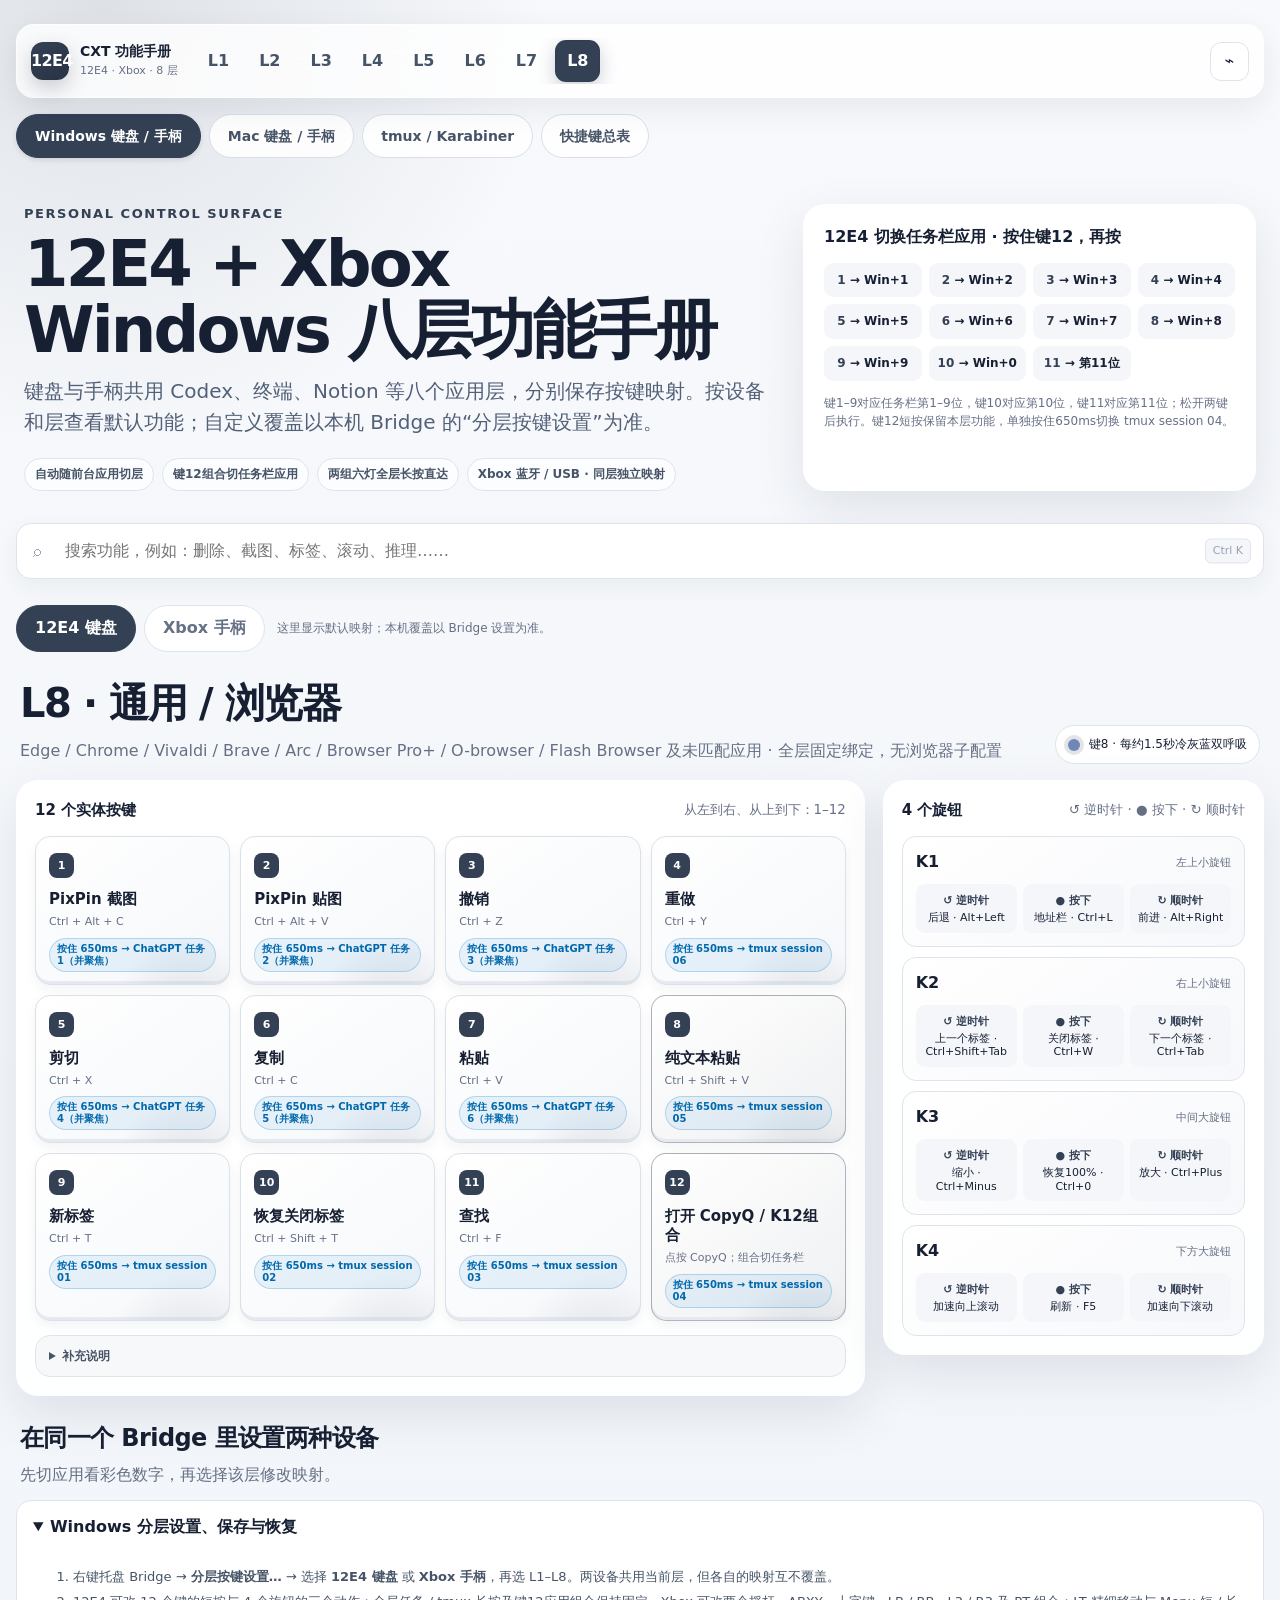
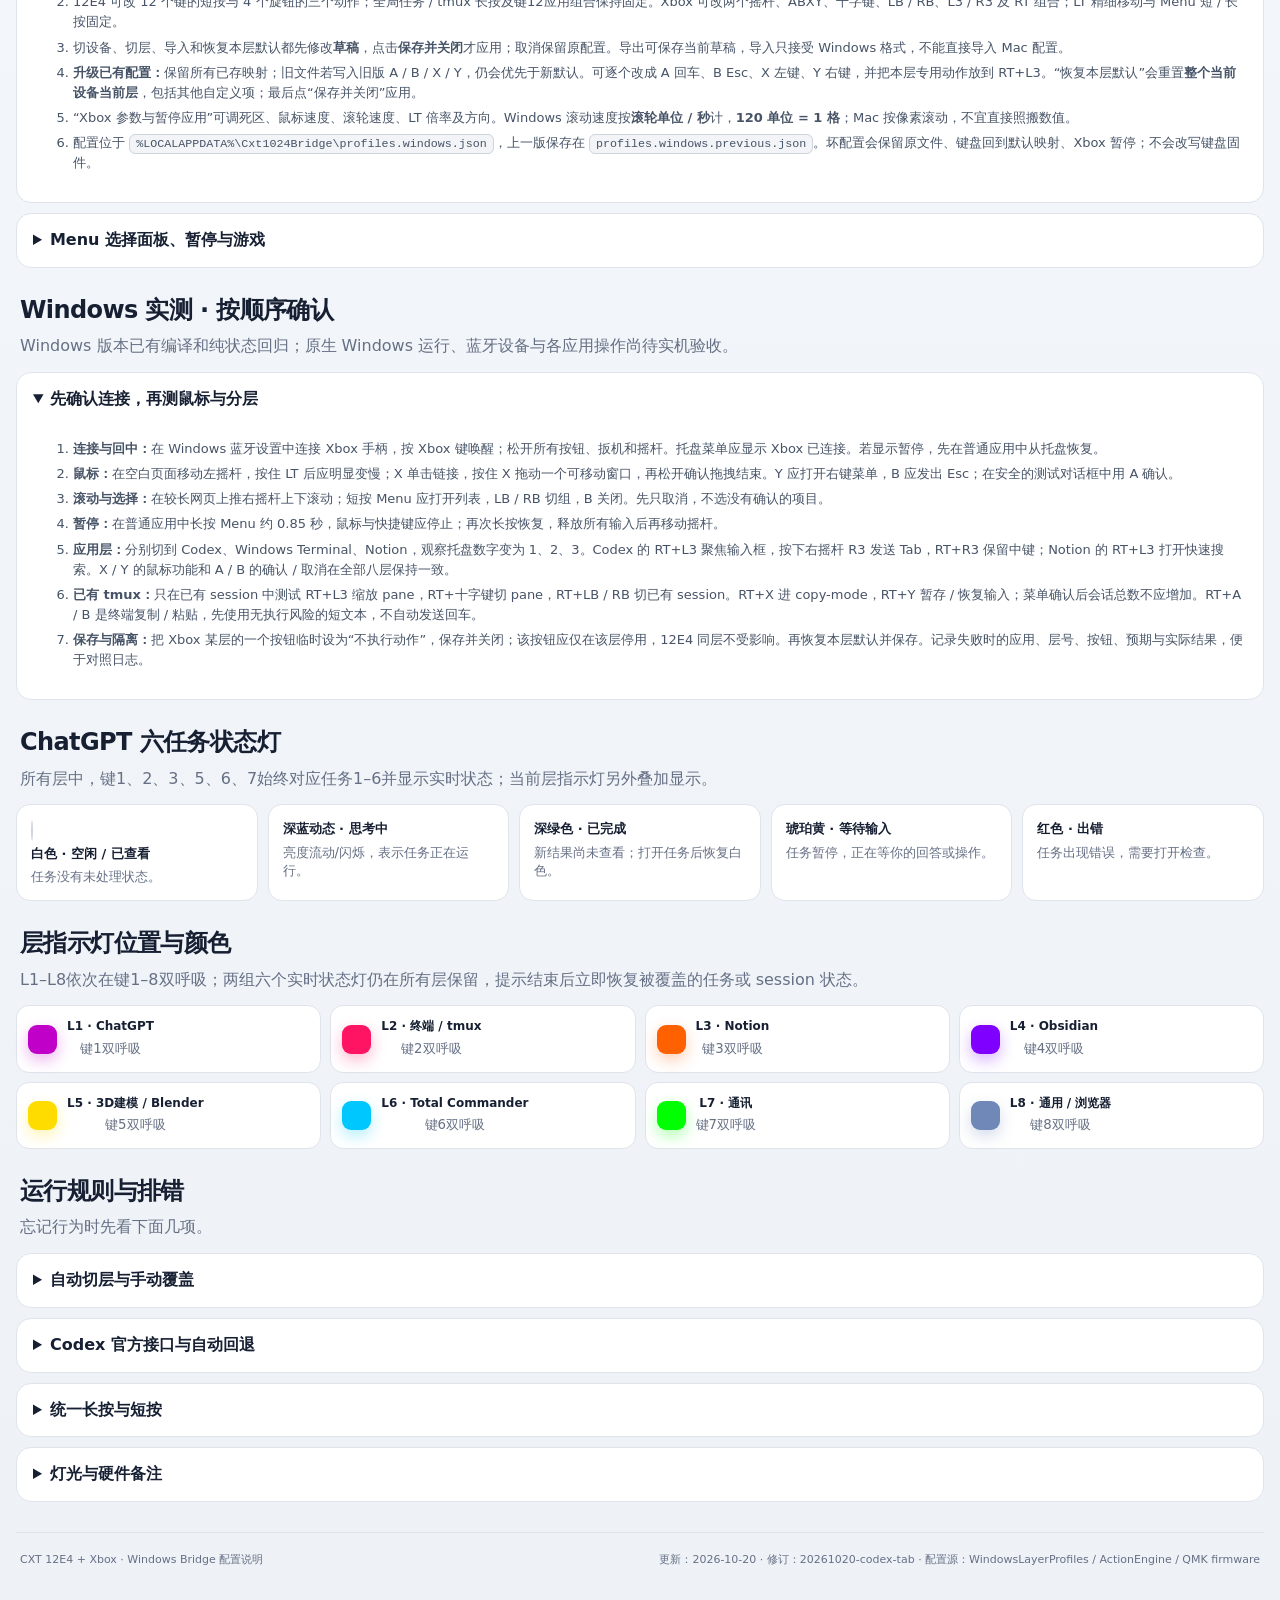
==== docs/cxt12e4-manual/index.html @ 28a0945f "Open source CXT12E4 Bridge for macOS and Windows" ====
<!doctype html>
<html lang="zh-CN">
<head>
  <meta charset="utf-8">
  <meta name="viewport" content="width=device-width, initial-scale=1">
  <meta name="color-scheme" content="light">
  <meta http-equiv="Cache-Control" content="no-cache, no-store, must-revalidate">
  <meta http-equiv="Pragma" content="no-cache">
  <meta http-equiv="Expires" content="0">
  <meta name="configuration-revision" content="20261020-codex-tab">
  <title>CXT12E4 + Xbox · Windows 八层功能手册</title>
  <style>
    :root {
      --accent: #0078c8;
      --accent-rgb: 0, 120, 200;
      --ink: #172033;
      --muted: #667085;
      --line: #dfe4ec;
      --panel: rgba(255, 255, 255, .92);
      --soft: #f4f6fa;
      --danger: #d92d20;
      --shadow: 0 18px 50px rgba(25, 38, 65, .10);
    }

    * { box-sizing: border-box; }
    html { scroll-behavior: smooth; }
    body {
      margin: 0;
      color: var(--ink);
      background:
        radial-gradient(circle at 8% 0%, rgba(var(--accent-rgb), .13), transparent 28rem),
        linear-gradient(180deg, #f7f9fc 0, #eef2f7 100%);
      font-family: "Segoe UI", "Microsoft YaHei UI", "PingFang SC", system-ui, sans-serif;
      line-height: 1.55;
    }
    button, input { font: inherit; }
    button { color: inherit; }

    .shell { width: min(1440px, calc(100% - 32px)); margin: 0 auto; padding: 24px 0 56px; }
    .topbar {
      position: sticky; top: 12px; z-index: 30;
      display: flex; align-items: center; gap: 16px;
      padding: 12px 14px; border: 1px solid rgba(255,255,255,.75);
      border-radius: 18px; background: rgba(255,255,255,.80);
      box-shadow: 0 10px 30px rgba(30, 44, 70, .08);
      backdrop-filter: blur(18px);
    }
    .brand { display: flex; align-items: center; gap: 11px; min-width: max-content; }
    .brand-mark {
      display: grid; place-items: center; width: 38px; aspect-ratio: 1;
      border-radius: 12px; color: white; font-weight: 800; letter-spacing: -.04em;
      background: linear-gradient(145deg, var(--accent), color-mix(in srgb, var(--accent), #101828 34%));
      box-shadow: 0 8px 20px rgba(var(--accent-rgb), .25);
    }
    .brand strong { display: block; font-size: 14px; line-height: 1.2; }
    .brand small { display: block; color: var(--muted); margin-top: 2px; font-size: 11px; }
    .layer-nav { display: flex; gap: 6px; overflow-x: auto; padding: 2px; scrollbar-width: thin; flex: 1; }
    .layer-tab {
      flex: 0 0 auto; min-width: 45px; padding: 8px 11px; border: 1px solid transparent;
      border-radius: 11px; background: transparent; color: #475467; cursor: pointer; font-weight: 700;
    }
    .layer-tab:hover { background: #f2f4f7; }
    .layer-tab.active {
      color: #fff; background: var(--accent); border-color: rgba(0,0,0,.05);
      box-shadow: 0 6px 18px rgba(var(--accent-rgb), .24);
    }
    .top-actions { display: flex; gap: 7px; }
    .icon-button {
      display: grid; place-items: center; width: 39px; height: 39px;
      border: 1px solid var(--line); border-radius: 11px; background: #fff; cursor: pointer;
    }
    .icon-button:hover { border-color: var(--accent); color: var(--accent); }

    .hero {
      display: grid; grid-template-columns: minmax(0, 1.25fr) minmax(310px, .75fr); gap: 24px;
      align-items: stretch; padding: 46px 8px 28px;
    }
    .eyebrow { color: var(--accent); font-size: 13px; font-weight: 800; letter-spacing: .12em; text-transform: uppercase; }
    h1 { margin: 8px 0 12px; font-size: clamp(34px, 5vw, 64px); line-height: 1.03; letter-spacing: -.045em; }
    .lead { margin: 0; max-width: 760px; color: #526078; font-size: clamp(16px, 2vw, 20px); }
    .hero-tags { display: flex; flex-wrap: wrap; gap: 8px; margin-top: 20px; }
    .tag { padding: 6px 10px; border: 1px solid var(--line); border-radius: 999px; background: rgba(255,255,255,.72); color: #475467; font-size: 12px; font-weight: 700; }

    .quick-card, .panel {
      border: 1px solid rgba(255,255,255,.88); border-radius: 22px;
      background: var(--panel); box-shadow: var(--shadow);
    }
    .quick-card { padding: 20px; }
    .quick-card h2 { margin: 0 0 13px; font-size: 16px; }
    .chord { display: grid; grid-template-columns: repeat(4, 1fr); gap: 7px; }
    .chord span { padding: 8px 5px; text-align: center; border-radius: 9px; background: var(--soft); font-size: 12px; font-weight: 800; }
    .chord b { color: var(--accent); }
    .quick-note { margin: 13px 0 0; color: var(--muted); font-size: 12px; }

    .search-wrap { position: relative; margin: 4px 0 26px; }
    .search-wrap input {
      width: 100%; padding: 15px 46px 15px 48px; border: 1px solid var(--line); border-radius: 15px;
      background: #fff; color: var(--ink); outline: none; box-shadow: 0 8px 22px rgba(30,44,70,.06);
    }
    .search-wrap input:focus { border-color: var(--accent); box-shadow: 0 0 0 4px rgba(var(--accent-rgb), .10); }
    .search-icon { position: absolute; left: 17px; top: 50%; transform: translateY(-50%); color: #98a2b3; }
    .search-hint { position: absolute; right: 13px; top: 50%; transform: translateY(-50%); padding: 3px 7px; border: 1px solid var(--line); border-radius: 6px; color: #98a2b3; background: var(--soft); font-size: 11px; }
    .search-results { display: none; margin-top: 9px; padding: 9px; border: 1px solid var(--line); border-radius: 14px; background: #fff; box-shadow: var(--shadow); }
    .search-results.show { display: grid; gap: 5px; }
    .result {
      display: grid; grid-template-columns: 74px 68px 1fr; gap: 9px; align-items: center;
      padding: 9px; border: 0; border-radius: 9px; background: transparent; text-align: left; cursor: pointer;
    }
    .result:hover { background: var(--soft); }
    .result-layer { font-weight: 800; color: var(--accent); }
    .result-position { color: var(--muted); font-size: 12px; }
    .result-function { font-weight: 650; }

    .layer-heading { display: flex; align-items: end; justify-content: space-between; gap: 20px; margin: 0 4px 16px; }
    .layer-heading h2 { margin: 0; font-size: clamp(26px, 3.2vw, 40px); letter-spacing: -.035em; }
    .layer-heading p { margin: 5px 0 0; color: var(--muted); }
    .indicator-pill { display: flex; align-items: center; gap: 9px; padding: 9px 12px; border: 1px solid var(--line); border-radius: 999px; background: #fff; white-space: nowrap; font-size: 12px; }
    .dot { width: 12px; height: 12px; border-radius: 50%; background: var(--accent); box-shadow: 0 0 0 4px rgba(var(--accent-rgb), .14); }

    .workspace { display: grid; grid-template-columns: minmax(0, 1.38fr) minmax(340px, .62fr); gap: 18px; align-items: start; }
    .panel { padding: 18px; }
    .panel-title { display: flex; align-items: center; justify-content: space-between; gap: 12px; margin: 0 0 14px; }
    .panel-title h3 { margin: 0; font-size: 15px; }
    .panel-title small { color: var(--muted); }

    .keyboard-grid { display: grid; grid-template-columns: repeat(4, minmax(0, 1fr)); gap: 10px; }
    .key {
      position: relative; min-height: 122px; padding: 15px 13px 12px; overflow: hidden;
      border: 1px solid #dbe1ea; border-radius: 15px; background: linear-gradient(145deg, #fff, #f5f7fa);
      box-shadow: inset 0 -3px 0 #e6eaf0, 0 5px 12px rgba(28,39,60,.05);
    }
    .key::after { content: ""; position: absolute; inset: auto -20% -70% 35%; height: 100%; background: radial-gradient(circle, rgba(var(--accent-rgb),.12), transparent 67%); pointer-events: none; }
    .key.special { border-color: rgba(var(--accent-rgb), .38); background: linear-gradient(145deg, #fff, rgba(var(--accent-rgb), .08)); }
    .key.danger { border-color: rgba(217,45,32,.30); }
    .key-number { display: inline-grid; place-items: center; width: 25px; height: 25px; border-radius: 8px; color: #fff; background: #344054; font-size: 11px; font-weight: 850; }
    .key.special .key-number { background: var(--accent); }
    .key.danger .key-number { background: var(--danger); }
    .key-function { position: relative; z-index: 1; display: block; margin-top: 12px; font-size: 15px; font-weight: 800; line-height: 1.25; }
    .key-detail { position: relative; z-index: 1; display: block; margin-top: 6px; color: var(--muted); font-size: 11px; line-height: 1.35; }
    .task-hold { position: relative; z-index: 1; display: inline-block; margin-top: 8px; padding: 4px 7px; border: 1px solid rgba(0,120,200,.24); border-radius: 999px; background: rgba(0,120,200,.08); color: #0069ad; font-size: 10px; font-weight: 750; line-height: 1.2; }

    .encoder-list { display: grid; gap: 10px; }
    .encoder { padding: 13px; border: 1px solid var(--line); border-radius: 14px; background: linear-gradient(145deg,#fff,#f7f8fb); }
    .encoder-head { display: flex; align-items: center; justify-content: space-between; margin-bottom: 9px; }
    .encoder-name { font-weight: 850; }
    .encoder-place { color: var(--muted); font-size: 11px; }
    .encoder-actions { display: grid; grid-template-columns: 1fr 1fr 1fr; gap: 6px; }
    .encoder-action { min-width: 0; padding: 8px 5px; border-radius: 9px; background: var(--soft); text-align: center; }
    .encoder-action b { display: block; color: var(--accent); font-size: 11px; }
    .encoder-action span { display: block; margin-top: 2px; font-size: 11px; line-height: 1.25; overflow-wrap: anywhere; }

    .notes { display: grid; gap: 9px; margin-top: 18px; }
    .note { display: flex; gap: 10px; padding: 11px 13px; border-radius: 12px; background: rgba(var(--accent-rgb),.075); color: #475467; font-size: 12px; }
    .note strong { color: var(--ink); }
    .note-icon { color: var(--accent); font-weight: 900; }
    .layer-help { margin-top: 14px; background: rgba(var(--accent-rgb),.035); }
    .layer-help summary { padding: 11px 13px; color: #475467; font-size: 12px; }
    .layer-help .notes { margin: 0; padding: 0 10px 10px; }

    .section { margin-top: 24px; }
    .section-header { margin: 0 4px 13px; }
    .section-header h2 { margin: 0; font-size: 24px; letter-spacing: -.025em; }
    .section-header p { margin: 5px 0 0; color: var(--muted); }
    .status-grid { display: grid; grid-template-columns: repeat(5, 1fr); gap: 10px; }
    .status { padding: 14px; border: 1px solid var(--line); border-radius: 14px; background: #fff; }
    .status-light { width: 21px; height: 21px; margin-bottom: 10px; border-radius: 50%; background: var(--status); box-shadow: 0 0 14px color-mix(in srgb, var(--status), transparent 25%); }
    .status.thinking .status-light { animation: think 1.45s ease-in-out infinite; }
    .status strong { display: block; font-size: 13px; }
    .status small { display: block; margin-top: 4px; color: var(--muted); line-height: 1.35; }
    @keyframes think { 0%,100% { opacity:.35; transform:scale(.78) } 50% { opacity:1; transform:scale(1.08) } }

    .layer-map { display: grid; grid-template-columns: repeat(4, 1fr); gap: 9px; }
    .layer-map-item { display: flex; align-items: center; gap: 10px; padding: 11px; border: 1px solid var(--line); border-radius: 13px; background: #fff; cursor: pointer; }
    .layer-map-item:hover { border-color: var(--map-color); }
    .map-light { width: 29px; height: 29px; border-radius: 9px; background: var(--map-color); box-shadow: 0 6px 15px color-mix(in srgb, var(--map-color), transparent 70%); }
    .layer-map-item b { display: block; font-size: 12px; }
    .layer-map-item small { color: var(--muted); }

    details { border: 1px solid var(--line); border-radius: 15px; background: #fff; overflow: hidden; }
    details + details { margin-top: 10px; }
    summary { padding: 14px 16px; cursor: pointer; font-weight: 800; }
    .detail-body { padding: 0 16px 16px; color: #475467; font-size: 13px; }
    .detail-body ul { margin: 4px 0; padding-left: 20px; }
    .detail-body li + li { margin-top: 5px; }
    code, kbd { padding: 2px 6px; border: 1px solid #d0d5dd; border-radius: 6px; background: #f2f4f7; font-family: Consolas, monospace; font-size: .9em; }

    footer { margin-top: 30px; padding: 18px 4px 0; border-top: 1px solid var(--line); display: flex; justify-content: space-between; gap: 16px; color: var(--muted); font-size: 11px; }

    @media (max-width: 1020px) {
      .hero, .workspace { grid-template-columns: 1fr; }
      .status-grid { grid-template-columns: repeat(3, 1fr); }
      .layer-map { grid-template-columns: repeat(2, 1fr); }
    }
    @media (max-width: 700px) {
      .shell { width: min(100% - 20px, 1440px); padding-top: 10px; }
      .topbar { top: 7px; border-radius: 14px; }
      .brand small, .top-actions { display: none; }
      .hero { padding-top: 30px; }
      .quick-card { padding: 15px; }
      .keyboard-grid { gap: 7px; }
      .key { min-height: 116px; padding: 11px 9px; border-radius: 12px; }
      .key-function { font-size: 13px; }
      .key-detail { font-size: 10px; }
      .panel { padding: 11px; border-radius: 17px; }
      .status-grid { grid-template-columns: 1fr 1fr; }
      .layer-heading { align-items: start; flex-direction: column; }
      .result { grid-template-columns: 60px 55px 1fr; }
    }
    @media (max-width: 430px) {
      .brand strong { font-size: 12px; }
      .brand-mark { width: 34px; }
      .layer-tab { min-width: 41px; padding-inline: 9px; }
      .key { min-height: 106px; }
      .key-function { font-size: 12px; }
      .encoder-actions { grid-template-columns: 1fr; }
      .layer-map { grid-template-columns: 1fr; }
    }
    @media print {
      body { background: #fff; }
      .shell { width: 100%; padding: 0; }
      .topbar, .search-wrap, .top-actions { display: none !important; }
      .hero { padding: 0 0 18px; grid-template-columns: 1fr; }
      .quick-card { box-shadow: none; }
      .panel, .quick-card { box-shadow: none; border-color: #bbb; break-inside: avoid; }
      .workspace { grid-template-columns: 1.35fr .65fr; }
      .key { box-shadow: none; min-height: 102px; }
      .section { break-before: auto; }
      footer { break-before: avoid; }
    }
    [hidden] { display: none !important; }
    .device-switch { display: flex; flex-wrap: wrap; align-items: center; gap: 8px; margin: 4px 0 20px; }
    .device-switch button { border: 1px solid var(--line); border-radius: 999px; padding: 10px 18px; background: #fff; color: var(--muted); cursor: pointer; font: inherit; font-weight: 750; }
    .device-switch button[aria-pressed="true"] { background: var(--accent); color: #fff; border-color: var(--accent); }
    .device-switch span { color: var(--muted); font-size: 12px; margin-left: 4px; }
    .table-scroll { overflow-x: auto; }
    .xbox-table { width: 100%; border-collapse: collapse; table-layout: fixed; }
    .xbox-table th, .xbox-table td { padding: 13px 15px; border-bottom: 1px solid var(--line); text-align: left; vertical-align: top; overflow-wrap: anywhere; }
    .xbox-table th:first-child { width: 23%; }
    .xbox-table thead { color: var(--muted); font-size: 12px; }
    .xbox-table tbody th { color: var(--accent); font-size: 14px; }
    .xbox-table tbody td { font-size: 14px; }
    .controller-note { color: var(--muted); font-size: 13px; line-height: 1.65; padding: 0 14px; }
    @media(max-width:700px) { .device-switch span { width:100%; margin:4px 0; } .xbox-table th,.xbox-table td { padding:11px 8px; font-size:12px; } .xbox-table th:first-child { width:25%; } }
  </style>
<link rel="stylesheet" href="manual-navigation.css?v=20261019-shortcuts">
</head>
<body data-manual-page="windows">
  <div class="shell">
    <nav class="topbar" aria-label="层导航">
      <div class="brand">
        <span class="brand-mark">12E4</span>
        <span><strong>CXT 功能手册</strong><small>12E4 · Xbox · 8 层</small></span>
      </div>
      <div class="layer-nav" id="layerNav"></div>
      <div class="top-actions">
        <button class="icon-button" id="printButton" title="打印或另存为 PDF" aria-label="打印">⌁</button>
      </div>
    </nav>
    <nav class="platform-nav" aria-label="平台说明">
      <a data-manual-page="windows" data-manual-base="./" href="./" aria-current="page">Windows 键盘 / 手柄</a>
      <a id="otherPlatform" data-manual-page="mac" data-manual-base="mac/" href="mac/">Mac 键盘 / 手柄</a>
      <a data-manual-page="tmux" data-manual-base="mac/tmux.html" href="mac/tmux.html">tmux / Karabiner</a>
      <a data-manual-page="shortcuts" data-manual-base="mac/shortcuts.html" href="mac/shortcuts.html">快捷键总表</a>
    </nav>

    <header class="hero">
      <div>
        <div class="eyebrow">Personal Control Surface</div>
        <h1>12E4 + Xbox<br>Windows 八层功能手册</h1>
        <p class="lead">键盘与手柄共用 Codex、终端、Notion 等八个应用层，分别保存按键映射。按设备和层查看默认功能；自定义覆盖以本机 Bridge 的“分层按键设置”为准。</p>
        <div class="hero-tags">
          <span class="tag">自动随前台应用切层</span>
          <span class="tag">键12组合切任务栏应用</span>
          <span class="tag">两组六灯全层长按直达</span>
          <span class="tag">Xbox 蓝牙 / USB · 同层独立映射</span>
        </div>
      </div>
      <aside class="quick-card">
        <h2>12E4 切换任务栏应用 · 按住键12，再按</h2>
        <div class="chord">
          <span><b>1</b> → Win+1</span><span><b>2</b> → Win+2</span><span><b>3</b> → Win+3</span><span><b>4</b> → Win+4</span>
          <span><b>5</b> → Win+5</span><span><b>6</b> → Win+6</span><span><b>7</b> → Win+7</span><span><b>8</b> → Win+8</span>
          <span><b>9</b> → Win+9</span><span><b>10</b> → Win+0</span><span><b>11</b> → 第11位</span>
        </div>
        <p class="quick-note">键1–9对应任务栏第1–9位，键10对应第10位，键11对应第11位；松开两键后执行。键12短按保留本层功能，单独按住650ms切换 tmux session 04。</p>
      </aside>
    </header>

    <div class="search-wrap">
      <span class="search-icon">⌕</span>
      <input id="searchInput" type="search" aria-label="搜索键盘或手柄功能" placeholder="搜索功能，例如：删除、截图、标签、滚动、推理……" autocomplete="off">
      <span class="search-hint">Ctrl K</span>
      <div class="search-results" id="searchResults"></div>
    </div>

    <section id="layerSection" aria-label="当前设备与应用层">
      <div class="device-switch" role="group" aria-label="选择设备">
        <button type="button" data-device="keyboard" aria-pressed="true">12E4 键盘</button>
        <button type="button" data-device="xbox" aria-pressed="false">Xbox 手柄</button>
        <span>这里显示默认映射；本机覆盖以 Bridge 设置为准。</span>
      </div>
      <div class="layer-heading">
        <div><h2 id="layerTitle"></h2><p id="layerApps"></p></div>
        <div class="indicator-pill"><span class="dot" id="indicatorDot"></span><span id="indicatorText"></span></div>
      </div>

      <div class="workspace" id="keyboardWorkspace">
        <article class="panel">
          <div class="panel-title"><h3>12 个实体按键</h3><small>从左到右、从上到下：1–12</small></div>
          <div class="keyboard-grid" id="keyboardGrid"></div>
          <details class="layer-help" id="layerHelp">
            <summary>补充说明</summary>
            <div class="notes" id="layerNotes"></div>
          </details>
        </article>
        <aside class="panel">
          <div class="panel-title"><h3>4 个旋钮</h3><small>↺ 逆时针 · ● 按下 · ↻ 顺时针</small></div>
          <div class="encoder-list" id="encoderList"></div>
        </aside>
      </div>
      <article class="panel xbox-panel" id="xboxPanel" hidden>
        <div class="panel-title"><h3>Xbox · 本层默认映射</h3><small>先按住 RT，再按组合键</small></div>
        <div class="table-scroll"><table class="xbox-table"><thead><tr><th scope="col">操作</th><th scope="col">普通操作</th><th scope="col">按住 RT</th></tr></thead><tbody id="xboxMappings"></tbody></table></div>
        <p class="controller-note"><b>LT</b> 按住精细移动；<b>Menu ≡</b> 短按打开任务 / 会话选择，长按约 0.85 秒暂停或恢复手柄。A / B / 方向键在选择面板内用于确认 / 取消 / 选择。</p>
        <p class="controller-note">八层默认统一：<b>X 左键 / 按住拖拽，Y 右键，A 回车确认，B Esc</b>。<b>Codex 层按下右摇杆 R3 发送 Tab，RT + R3 为中键</b>；其他层 R3 仍为中键。A 发送 Enter，具体作用取决于前台应用；在终端会执行当前输入。<b>RT + L3</b> 执行本层专用动作，L3 单按仍打开本层设置。Xbox、View、Share 保留系统用途；当前 XInput 接口不接管这些键。普通切窗或切层会保留已经开始的拖拽；摇杆模式改变后须先回中。断连、休眠、暂停或修改配置会释放已按住的鼠标键；恢复时先松开按钮、扳机并让摇杆回中。</p>
        <p class="controller-note">终端层 RT+A / B 使用 Ctrl+Shift+C / V；RT+X 进入 copy-mode，RT+Y 暂存 / 恢复输入。L6 使用 Total Commander。层颜色与数字仍显示在 Bridge 托盘，12E4 状态灯保持原有用途。</p>
        <details><summary>本层补充与适用范围</summary><div class="notes" id="xboxNotes"></div></details>
      </article>
    </section>

    <section class="section" id="controllerSetup">
      <div class="section-header"><h2>在同一个 Bridge 里设置两种设备</h2><p>先切应用看彩色数字，再选择该层修改映射。</p></div>
      <details open><summary>Windows 分层设置、保存与恢复</summary><div class="detail-body"><ol>
        <li>右键托盘 Bridge → <strong>分层按键设置…</strong> → 选择 <strong>12E4 键盘</strong> 或 <strong>Xbox 手柄</strong>，再选 L1–L8。两设备共用当前层，但各自的映射互不覆盖。</li>
        <li>12E4 可改 12 个键的短按与 4 个旋钮的三个动作；全局任务 / tmux 长按及键12应用组合保持固定。Xbox 可改两个摇杆、ABXY、十字键、LB / RB、L3 / R3 及 RT 组合；LT 精细移动与 Menu 短 / 长按固定。</li>
        <li>切设备、切层、导入和恢复本层默认都先修改<strong>草稿</strong>，点击<strong>保存并关闭</strong>才应用；取消保留原配置。导出可保存当前草稿，导入只接受 Windows 格式，不能直接导入 Mac 配置。</li><li><strong>升级已有配置：</strong>保留所有已存映射；旧文件若写入旧版 A / B / X / Y，仍会优先于新默认。可逐个改成 A 回车、B Esc、X 左键、Y 右键，并把本层专用动作放到 RT+L3。“恢复本层默认”会重置<strong>整个当前设备当前层</strong>，包括其他自定义项；最后点“保存并关闭”应用。</li>
        <li>“Xbox 参数与暂停应用”可调死区、鼠标速度、滚轮速度、LT 倍率及方向。Windows 滚动速度按<strong>滚轮单位 / 秒</strong>计，<strong>120 单位 = 1 格</strong>；Mac 按像素滚动，不宜直接照搬数值。</li>
        <li>配置位于 <code>%LOCALAPPDATA%\Cxt1024Bridge\profiles.windows.json</code>，上一版保存在 <code>profiles.windows.previous.json</code>。坏配置会保留原文件、键盘回到默认映射、Xbox 暂停；不会改写键盘固件。</li>
      </ol></div></details>
      <details><summary>Menu 选择面板、暂停与游戏</summary><div class="detail-body"><ul>
        <li><strong>Menu ≡ 短按</strong>打开 Codex 最近任务 / tmux 已有会话两组列表；LB / RB 切组，十字键选择，A 确认，B 或 Menu 取消。使用打开面板时的稳定任务 / 会话身份；不会创建新 session。切去其他应用会取消面板，避免在后台误选。</li>
        <li><strong>Menu 长按约 0.85 秒</strong>或托盘“暂停 / 恢复 Xbox”只暂停手柄。每次断连、休眠、暂停或修改配置后，先松开按钮、扳机，让两个摇杆回中，再开始操作。</li>
        <li>手柄输入<strong>非独占</strong>，游戏仍会收到原始按键。玩游戏前手动暂停，或用“在当前应用暂停 / 恢复 Xbox”加入<strong>实际游戏进程</strong>；设置中每行一个进程名，大小写不敏感，可带 <code>.exe</code>，不填写路径。</li>
        <li>默认暂停名单只含 Steam、GameBar、GameBarFTServer，不代表已识别 Steam 启动的游戏。处于暂停进程时连 Menu 也不执行 Bridge 操作；恢复请离开该应用或用托盘。Xbox、View、Share 由系统处理。</li>
        <li>普通跨窗口拖拽保留已按住的鼠标键；摇杆模式改变后先回中。设置窗口不会执行原应用的键盘映射；Menu 不会关闭未保存草稿。</li>
      </ul></div></details>
    </section>

    <section class="section" id="controllerCheck">
      <div class="section-header"><h2>Windows 实测 · 按顺序确认</h2><p>Windows 版本已有编译和纯状态回归；原生 Windows 运行、蓝牙设备与各应用操作尚待实机验收。</p></div>
      <details open><summary>先确认连接，再测鼠标与分层</summary><div class="detail-body"><ol>
        <li><strong>连接与回中：</strong>在 Windows 蓝牙设置中连接 Xbox 手柄，按 Xbox 键唤醒；松开所有按钮、扳机和摇杆。托盘菜单应显示 Xbox 已连接。若显示暂停，先在普通应用中从托盘恢复。</li>
        <li><strong>鼠标：</strong>在空白页面移动左摇杆，按住 LT 后应明显变慢；X 单击链接，按住 X 拖动一个可移动窗口，再松开确认拖拽结束。Y 应打开右键菜单，B 应发出 Esc；在安全的测试对话框中用 A 确认。</li>
        <li><strong>滚动与选择：</strong>在较长网页上推右摇杆上下滚动；短按 Menu 应打开列表，LB / RB 切组，B 关闭。先只取消，不选没有确认的项目。</li>
        <li><strong>暂停：</strong>在普通应用中长按 Menu 约 0.85 秒，鼠标与快捷键应停止；再次长按恢复，释放所有输入后再移动摇杆。</li>
        <li><strong>应用层：</strong>分别切到 Codex、Windows Terminal、Notion，观察托盘数字变为 1、2、3。Codex 的 RT+L3 聚焦输入框，按下右摇杆 R3 发送 Tab，RT+R3 保留中键；Notion 的 RT+L3 打开快速搜索。X / Y 的鼠标功能和 A / B 的确认 / 取消在全部八层保持一致。</li>
        <li><strong>已有 tmux：</strong>只在已有 session 中测试 RT+L3 缩放 pane，RT+十字键切 pane，RT+LB / RB 切已有 session。RT+X 进 copy-mode，RT+Y 暂存 / 恢复输入；菜单确认后会话总数不应增加。RT+A / B 是终端复制 / 粘贴，先使用无执行风险的短文本，不自动发送回车。</li>
        <li><strong>保存与隔离：</strong>把 Xbox 某层的一个按钮临时设为“不执行动作”，保存并关闭；该按钮应仅在该层停用，12E4 同层不受影响。再恢复本层默认并保存。记录失败时的应用、层号、按钮、预期与实际结果，便于对照日志。</li>
      </ol></div></details>
    </section>

    <section class="section">
      <div class="section-header"><h2>ChatGPT 六任务状态灯</h2><p>所有层中，键1、2、3、5、6、7始终对应任务1–6并显示实时状态；当前层指示灯另外叠加显示。</p></div>
      <div class="status-grid">
        <div class="status" style="--status:#ffffff"><span class="status-light" style="border:1px solid #d0d5dd"></span><strong>白色 · 空闲 / 已查看</strong><small>任务没有未处理状态。</small></div>
        <div class="status thinking" style="--status:#0000ff"><span class="status-light"></span><strong>深蓝动态 · 思考中</strong><small>亮度流动/闪烁，表示任务正在运行。</small></div>
        <div class="status" style="--status:#00b000"><span class="status-light"></span><strong>深绿色 · 已完成</strong><small>新结果尚未查看；打开任务后恢复白色。</small></div>
        <div class="status" style="--status:#ffb000"><span class="status-light"></span><strong>琥珀黄 · 等待输入</strong><small>任务暂停，正在等你的回答或操作。</small></div>
        <div class="status" style="--status:#ff0000"><span class="status-light"></span><strong>红色 · 出错</strong><small>任务出现错误，需要打开检查。</small></div>
      </div>
    </section>

    <section class="section">
      <div class="section-header"><h2>层指示灯位置与颜色</h2><p>L1–L8依次在键1–8双呼吸；两组六个实时状态灯仍在所有层保留，提示结束后立即恢复被覆盖的任务或 session 状态。</p></div>
      <div class="layer-map" id="layerMap"></div>
    </section>

    <section class="section">
      <div class="section-header"><h2>运行规则与排错</h2><p>忘记行为时先看下面几项。</p></div>
      <details>
        <summary>自动切层与手动覆盖</summary>
        <div class="detail-body"><ul>
          <li>托盘“使用说明（Windows / Mac）”打开此域名下的 Windows 手册，可从顶部切换到 Mac；“快捷键总表”打开 <a href="https://cxt12e4.11166666.xyz/">新域名首页</a>。下载源码中的 <code>docs/cxt12e4-manual/index.html</code> 也可直接在浏览器离线打开。快捷键总表记录维护者的 Mac 配置，不是 Windows Bridge 的默认键位。</li>
          <li>Bridge 根据前台进程自动选择专用层；L5“3D建模 / Blender”只精确匹配 <code>blender.exe</code>。浏览器和未匹配应用统一进入 L8“通用 / 浏览器”，全层固定绑定，没有浏览器子配置。用户只看到L1–L8，内部索引0和手册 <code>?layer=0</code> 仍兼容显示L8。</li>
          <li>新电脑不能只插键盘：从 <a href="https://github.com/zhangyu0806/CXT12E4-Bridge">项目仓库</a>取得默认 main 分支源码后运行 <code>install\windows-home\Install-Cxt12E4Bridge.ps1</code>。安装器先本机编译和自测，再备份旧版、安装用户级 Bridge、设置开机启动并验证唯一进程；使用tmux与Agent状态灯时增加 <code>-InstallWslIntegrations</code>。它不刷固件，也不携带凭据或当前电脑的私人配置。</li>
          <li>Windows Terminal 自动进入 L2，但程序无法判断当前标签是否真的在运行 tmux；必要时可手动切层。</li>
          <li>键12组合用于打开或切换 Windows 任务栏应用；应用成为前台窗口后，Bridge 会自然切到对应层。</li>
          <li>托盘菜单可按 L1–L8 顺序直接手选；手选层保持到前台窗口发生变化，再恢复自动判断。键12长按现统一用于 tmux session 04，不再回 L8。</li>
          <li>L1–L8 中，任务灯键1、2、3、5、6、7按住650ms切换并聚焦 ChatGPT任务1–6；Bridge 会在深链接前激活 ChatGPT，之后复核实际前台窗口并重试，避免只闪任务栏却仍停在tmux。session灯键9、10、11、12、8、4按住650ms切换最活跃tmux客户端到当前存在的session 01–06，并优先把最近使用的Windows Terminal窗口拉到前台。session不存在时不切换、不抢焦点。短按只执行当前层功能；组合键优先取消长按。</li>
          <li>旋钮按压松开后执行一次；窗口进度标题更新不再取消650ms长按。快速旋转过期的旧动作不回放；请独立操作旋钮，检测到与其他键同码重叠时会取消，全部松开后重试。私有右Ctrl标记仍经过系统，Listary的双Ctrl开关仍需单独关闭。</li>
          <li>托盘“退出”会同时停止watchdog，不再自动拉起；KBT不参与自动切层，也不需要后台运行。</li>
        </ul></div>
      </details>
      <details>
        <summary>Codex 官方接口与自动回退</summary>
        <div class="detail-body"><ul>
          <li>Bridge 优先通过官方 Codex App Server 的稳定 <code>stdio</code> JSONL 接口调用 <code>thread/list</code>，获取任务 ID、标题、顺序与 rollout 路径。</li>
          <li>本机只读验证中，官方接口前12个线程与原本地目录 <strong>12/12 ID 一致</strong>；接口不可用时自动回退到只读本地目录，30秒后重试。</li>
          <li>ChatGPT 桌面应用使用另一 App Server 进程，独立连接会把桌面线程报告为 <code>notLoaded</code>，所以实时蓝/绿/黄/红任务灯继续读取双方共享的 rollout 事件日志。</li>
          <li>任务聚焦、语音与界面工具仍使用深链、UI Automation 和现有快捷键；本阶段的官方接口接入严格只读，不会启动、恢复、分叉、中断或修改任务。</li>
          <li>诊断命令：<code>Cxt12E4Bridge.exe --codex-app-server-probe</code>。Codex CLI 不在默认目录时，可设置 <code>CXT_CODEX_PATH</code>。</li>
        </ul></div>
      </details>
      <details>
        <summary>统一长按与短按</summary>
        <div class="detail-body"><ul>
          <li>K4 在 L1–L8 旋转时统一发送连续加速、无修饰键的纵向滚轮，各层只保留不同的按下功能；Blender的3D视图将滚轮解释为缩放，面板通常用于滚动，不是绕视角。Bridge 会先等待旋钮私有触发码的右 Ctrl 标记松开，再发送滚轮，避免浏览器误触 Ctrl+滚轮缩放。</li>
          <li>键9保留各层短按语义：L1显示／隐藏左侧栏；L2暂存或恢复Agent未发送输入；L5撤销；L8新标签；其他层保持原功能。长按始终进入tmux session 01。</li>
          <li>L4与L7键9短按仍分别关闭笔记、清空输入；长按统一进入tmux session 01，不再打开旧命令面板或上下文菜单。</li>
          <li>L5键4短按旋转 <code>R</code>，L8键4短按重做 <code>Ctrl+Y</code>；长按均只进入tmux session 06。浏览器刷新已放到L8的K4按下 <code>F5</code>。</li>
          <li>K12任务栏组合必须始终停留在键12按下时的同一前台窗口、层和上下文；中途切换窗口会取消组合。键12长按动作已经触发后，再补按功能键也不会追加第二个组合动作。L1键4组合已删除。</li>
        </ul></div>
      </details>
      <details>
        <summary>灯光与硬件备注</summary>
        <div class="detail-body"><ul>
          <li>Windows全局键盘和鼠标连续40分钟没有输入时，Bridge会暂停灯光心跳，固件随后熄灭全部12颗灯；下一次真实键鼠输入后自动恢复当前任务、tmux和层提示状态，不影响快捷键。</li>
          <li>Bridge 心跳中断约 3 秒后，固件会熄灭所有灯，避免保留错误状态。</li>
          <li>输入接收、日志和状态镜像已分开运行；输入钩子每10秒自动刷新。若再次出现“灯亮但按键无效”或短暂全灭，请保留发生时间，日志会记录输入收发与心跳延迟，便于定位。</li>
          <li>Windows 通知区的当前层图标使用铺满画布的高对比方形色块和最大化数字；亮色层自动显示黑字，暗色层自动显示白字，比旧版小圆图标更醒目。</li>
          <li>12颗灯同时纯白诊断：运行 <code>Cxt12E4Bridge.exe --all-light-test-white 15</code>；测试结束后恢复实时灯光，不写固件或 EEPROM。</li>
          <li>所有层从底排左侧开始，键9、10、11、12、8、4依次对应 tmux session 01–06；L1–L8依次在键1–8短暂双呼吸，平时仍显示任务或 session 状态。深蓝运行态继续做亮度流动。</li>
          <li>Bridge 读取实时 tmux pane/session 清单，以session ID、创建时间和server PID区分同名重建会话；pane编号复用或tmux重启不会再让4–6号灯串位。同一01–06编号同时存在多个session时，对应灯熄灭且长按拒绝切换。WSL传输超时或异常不再等同于session消失：已有可信清单时继续显示最后一次已验证状态，并按2秒逐步退避到最多60秒重试；只有tmux明确报告no-server才清灯。Bridge重启后仅在同一次Windows启动内使用最长1小时的严格清单缓存，跨系统重启、过期或损坏缓存均拒绝；缓存只续显灯光，长按切换仍须实时确认session。任意层长按灯位在WSL内紧邻switch-client取得同源revision截点：切换前已有完成确认成白色，切入后才完成仍锁绿。外部tmux切换没有可靠的先后事件，因此不会自动清绿，请用灯位长按完成“切回并确认”。即使thinking→completed整轮夹在两次轮询之间，新revision也不会漏掉。</li>
          <li>OpenCode 与 Claude Code 使用各自的官方插件/hooks事件上报状态；Claude被用户中断时以其后续idle_prompt通知恢复白色，专用过滤器不会误处理Grok输入，并只在原状态仍为运行/等待时写idle，不会覆盖正常Stop已经写入的completed绿灯；Grok专有hooks独立放在其hooks目录，不污染Claude设置。Grok在计划批准或权限放行后，一旦继续调用工具，会把同一pane遗留的黄色等待态恢复为蓝色运行态；其他pane若确实仍在等待，session仍保持黄色。已有进程需要在/hooks中重载或重启一次才会加载新上报器。</li>
          <li>两把键盘均已同步 v11 固件：第一把于 2026-08-25 刷入，第二把于 2026-08-26 刷入。v11 保留 ChatGPT 与 tmux 两组六灯及深蓝运行呼吸，并把 tmux session 01–06 的灯位改为键9、10、11、12、8、4；用户可见的L1–L8仍按键1–8顺序做醒目的双呼吸层提示，L8在固件协议内部仍使用索引0。两次刷写的 DFU 内置校验均通过；第二把又独立读回完整 28,672 字节应用区，与源镜像逐字节一致，重新枚举后的 Raw HID 协议1探测通过。</li>
          <li>键2绿通道曾出现间歇性失效：白色会暂时表现为粉色，随后可能恢复。这是灯珠硬件问题，不是任务状态。</li>
          <li>键10红通道测试异常，因此 L6 使用不依赖红通道的冰蓝色，L7 使用绿色。</li>
          <li>灯珠型号确认为 <code>SK6812MINI-E</code>：3228 封装、5V、四脚侧翼；更换时优先选 12mA 版本，并再次核对缺口方向和焊盘定义。</li>
        </ul></div>
      </details>
    </section>

    <footer>
      <span>CXT 12E4 + Xbox · Windows Bridge 配置说明</span>
      <span>更新：2026-10-20 · 修订：20261020-codex-tab · 配置源：WindowsLayerProfiles / ActionEngine / QMK firmware</span>
    </footer>
  </div>

  <script src="manual-navigation.js?v=20261022-domain"></script>
<script>
    const layers = [
      {
        n:8, name:'通用 / 浏览器', color:'#344054', rgb:'52,64,84', lightColor:'#7088B8', indicator:'键8 · 每约1.5秒冷灰蓝双呼吸', keyLight:8,
        apps:'Edge / Chrome / Vivaldi / Brave / Arc / Browser Pro+ / O-browser / Flash Browser 及未匹配应用 · 全层固定绑定，无浏览器子配置',
        keys:[
          ['PixPin 截图','Ctrl + Alt + C'],['PixPin 贴图','Ctrl + Alt + V'],['撤销','Ctrl + Z'],['重做','Ctrl + Y'],
          ['剪切','Ctrl + X'],['复制','Ctrl + C'],['粘贴','Ctrl + V'],['纯文本粘贴','Ctrl + Shift + V'],
          ['新标签','Ctrl + T'],['恢复关闭标签','Ctrl + Shift + T'],['查找','Ctrl + F'],['打开 CopyQ / K12组合','点按 CopyQ；组合切任务栏']
        ],
        enc:[['K1 · 左上小旋钮','后退 · Alt+Left','地址栏 · Ctrl+L','前进 · Alt+Right'],['K2 · 右上小旋钮','上一个标签 · Ctrl+Shift+Tab','关闭标签 · Ctrl+W','下一个标签 · Ctrl+Tab'],['K3 · 中间大旋钮','缩小 · Ctrl+Minus','恢复100% · Ctrl+0','放大 · Ctrl+Plus'],['K4 · 下方大旋钮','加速向上滚动','刷新 · F5','加速向下滚动']],
        notes:['所有L8应用发送同一套实际绑定，功能名称仅表示支持这些快捷键时的预期作用；其他应用可能无效或赋予不同含义。PixPin / CopyQ需要对应程序与快捷键配置可用。','删除一词、删除当前行、清空输入，以及原浏览器收藏、复制标签/网址、历史、下载、开发者工具、全屏等低频操作改用普通键盘。两组六灯、650ms长按和K12任务栏组合不变。']
      },
      {
        n:1, name:'ChatGPT', color:'#C000C8', rgb:'192,0,200', indicator:'键1 · 每约1.5秒紫红双呼吸', keyLight:1,
        apps:'自动匹配 ChatGPT.exe · 六个并行任务、推理强度与对话导航',
        keys:[
          ['任务 1','单击切换；350ms 内双击并聚焦'],['任务 2','单击切换；350ms 内双击并聚焦'],['任务 3','单击切换；350ms 内双击并聚焦'],['分叉任务','从当前最新回复创建聊天分支'],
          ['任务 4','单击切换；350ms 内双击并聚焦'],['任务 5','单击切换；350ms 内双击并聚焦'],['任务 6','单击切换；350ms 内双击并聚焦'],['快速聊天开 / 关','首次调用侧栏按钮，再按发送 Esc 收起'],
          ['显示 / 隐藏侧栏','切换左侧任务栏；长按切 tmux session 01'],['显示 / 隐藏侧面板','切换 Codex 右侧审阅面板；长按切 tmux session 02'],['Codex 内打开 ChatGPT','在 Codex 内置浏览器直接打开 ChatGPT 首页；长按切 tmux session 03'],['普通任务 / K12组合','Ctrl+Alt+O 新建独立聊天，不归属项目；长按切 tmux session 04；组合切任务栏']
        ],
        enc:[['K1 · 左上小旋钮','降低强度；Astra轻度再逆转进入Sol最高','Astra Ultra + Fast','提高强度；Sol最高再顺转进入Astra轻度'],['K2 · 右上小旋钮','上一个相邻任务','Astra 高 / High + 普通 / Standard','下一个相邻任务'],['K3 · 中间大旋钮','光标向前移动一词','聚焦输入框','光标向后移动一词'],['K4 · 下方大旋钮','对话加速向上滚动','跳到对话底部','对话加速向下滚动']],
        notes:['键8第一次调用当前界面的“快速聊天 / Quick chat”；只有成功打开后，再按一次才发送 Esc 收起并复位，不再发送失效的 Ctrl+Shift+N。键9短按兼容当前“隐藏／显示侧边栏”和旧版中英文名称，并用左栏专用类名后备，不会误点右侧“侧边面板”；键10用 Ctrl+Alt+B 显示／隐藏右侧审阅面板。L1不再保留单键发送、停止或清空。','K1旋转沿 GPT-6 Sol 轻度→中→高→极高→最高→GPT-6 Astra 轻度→中→高→极高→最高连续切换，两端止步；手动选Ultra后首次旋转先回同模型最高。K1按下仍为Astra Ultra + Fast并处理完整访问权限，K2按下仍为Astra High + Standard。切换后核对准确模型与档位；不可用时停止并记日志。键12用 Ctrl+Alt+O 新建独立聊天，不继承当前项目。','Listary普通快捷键与“连续按两次Ctrl显示／隐藏Listary”是独立设置。旋钮以右Ctrl作为硬件标记，若Listary仍监听双Ctrl，快速旋转会误呼出；需在Listary快捷键设置中单独关闭这个双Ctrl开关。']
      },
      {
        n:2, name:'终端 / tmux', color:'#FF1464', rgb:'255,20,100', indicator:'键2 · 每约1.5秒粉色双呼吸', keyLight:2,
        apps:'自动匹配 WindowsTerminal.exe · pane＝window内分屏，window＝session内页面，session＝最高层工作区 · Bridge直接定位当前tmux目标，不受中文输入法影响',
        keys:[
          ['右侧新建 pane','在当前window内：Ctrl+S → L'],['下方新建 pane','在当前window内：Ctrl+S → J；原左侧新建已取消'],['左右 pane 切换','有右侧pane则向右，否则向左；双pane直接往返，不跨window'],['上下 pane 切换','有下方pane则向下，否则向上；双pane直接往返，不跨window'],
          ['缩放当前 pane','直接调用tmux放大到整个window／恢复原布局'],['切换pane均分布局','两个及以上pane：横向一排／纵向一列切换；混合布局先归一为横排'],['轮换 pane 位置','直接在当前window内循环换位'],['window 选择器','在当前客户端列出当前session的window'],
          ['暂存／恢复输入','把当前pane和Agent直接交给专用动作脚本'],['tmux copy-mode','直接进入当前pane历史模式'],['搜索终端历史','Windows Terminal：稳定发送 Ctrl+Shift+F'],['上一个 pane / K12组合','短按直接回上一个pane；组合切任务栏']
        ],
        enc:[['K1 · 左上小旋钮','pane边界向左5格','均衡pane宽度','pane边界向右5格'],['K2 · 右上小旋钮','pane边界向上5格','均衡pane高度','pane边界向下5格'],['K3 · 中间大旋钮','当前session上一个window','回到上一个window','当前session下一个window'],['K4 · 下方大旋钮','向上真实加速滚动','滚到历史最底部','向下真实加速滚动']],
        notes:['层级严格区分：键1–7、10、12及K1／K2操作pane，键8和K3操作window，650ms长按灯位只操作session。','L2键1–10、12及K1–K3先解析最近活跃tmux客户端的精确session／window／pane，再直接执行tmux命令；不再模拟前缀加字母，因此中文输入法打开时仍可使用。键11和K4继续操作Windows Terminal界面。只有键9需要识别当前Agent；自动层只能识别Windows Terminal，不能确认当前标签是否在tmux。']
      },
      {
        n:3, name:'Notion', color:'#FF6000', rgb:'255,96,0', indicator:'键3 · 每约1.5秒橙色双呼吸', keyLight:3,
        apps:'自动匹配 Notion.exe · 页面、块、标签与宽表格导航',
        keys:[
          ['新页面','Ctrl + N'],['新标签','Ctrl + T'],['页内查找','Ctrl + F'],['切换深浅色','Ctrl + Shift + L'],
          ['评论','Ctrl + Shift + M'],['复制块','Ctrl + D'],['块菜单','Ctrl + /'],['复制页面链接','Ctrl + L'],
          ['删除块','Delete'],['待办块','Ctrl + Shift + 4'],['代码块','Ctrl + Shift + 8'],['全屏 / K12组合','点按 F11；组合切任务栏']
        ],
        enc:[['K1 · 左上小旋钮','页面后退','上一级','页面前进'],['K2 · 右上小旋钮','上一个标签','快速搜索','下一个标签'],['K3 · 中间大旋钮','宽表格向左滚动','切换页面全宽','宽表格向右滚动'],['K4 · 下方大旋钮','页面向上滚动','跳到顶部','页面向下滚动']],
        notes:['K3 按下通过 Notion 页面菜单切换“全宽”。']
      },
      {
        n:4, name:'Obsidian', color:'#8000FF', rgb:'128,0,255', indicator:'键4 · 每约1.5秒紫色双呼吸', keyLight:4,
        apps:'自动匹配 Obsidian.exe · 笔记、链接、任务、日记与阅读模式',
        keys:[
          ['新笔记','Ctrl + N'],['快速切换','Ctrl + O'],['库内搜索','Ctrl + Shift + F'],['命令面板','Ctrl + P'],
          ['内部链接','输入 [['],['切换任务','Ctrl + Enter'],['改名 / 移动','F2'],['复制笔记链接','命令：Copy Obsidian URL'],
          ['关闭','短按 Ctrl+W'],['今日日记','命令：Open today\'s daily note'],['模板 / 大纲','有模板配置时模板，否则大纲'],['编辑 / 阅读 / K12组合','点按 Ctrl+E；组合切任务栏']
        ],
        enc:[['K1 · 左上小旋钮','历史后退','显示反向链接','历史前进'],['K2 · 右上小旋钮','上一个标签','恢复关闭标签','下一个标签'],['K3 · 中间大旋钮','缩小','恢复 100%','放大'],['K4 · 下方大旋钮','内容向上滚动','跳到顶部','内容向下滚动']],
        notes:['Windows 模板 / 大纲自动选择仍依赖旧版库路径，尚不能自动识别任意 Obsidian 库；可在分层设置中替换此动作。']
      },
      {
        n:5, name:'3D建模 / Blender', color:'#E5B900', rgb:'229,185,0', lightColor:'#FFDC00', indicator:'键5 · 每约1.5秒金黄色双呼吸', keyLight:5,
        apps:'只精确自动匹配 blender.exe · Blender默认键位；不适用于Industry Compatible或自定义键位',
        keys:[
          ['对象 / 编辑模式','Tab'],['挤出','E'],['移动','G'],['旋转','R'],
          ['缩放','S'],['内插面','I'],['倒角','Ctrl + B'],['复制','Shift + D'],
          ['撤销','Ctrl + Z'],['重做','Ctrl + Shift + Z'],['添加','Shift + A'],['操作搜索 / K12组合','点按 F3；组合切任务栏']
        ],
        enc:[['K1 · 左上小旋钮','绕视角左 · Numpad4','前视 · Numpad1','绕视角右 · Numpad6'],['K2 · 右上小旋钮','绕视角上 · Numpad8','顶视 · Numpad7','绕视角下 · Numpad2'],['K3 · 中间大旋钮','上一帧 · Left','播放 / 暂停 · Space','下一帧 · Right'],['K4 · 下方大旋钮','无修饰键加速向上滚轮','框选中 · NumpadDecimal','无修饰键加速向下滚轮']],
        notes:['将鼠标停在正确编辑器上：建模和视角操作通常需要3D视图，并处于适用的对象 / 编辑模式和选中状态。挤出、移动、旋转、缩放等模态命令仍需鼠标确认或Esc取消；文本框获得焦点时可能接收字符，不会自动修正上下文。','K4旋转与其他层一样发送无修饰键的加速滚轮：3D视图中缩放，面板中滚动，不是绕视角。Space播放 / 暂停需保留默认空格键动作Play。仅支持Blender默认键位；其他3D软件不会自动匹配L5，未来需单独适配。两组六灯、650ms长按和K12任务栏组合不变。']
      },
      {
        n:6, name:'Total Commander', color:'#00A7D6', rgb:'0,167,214', lightColor:'#00C8FF', indicator:'键6 · 每约1.5秒冰蓝双呼吸', keyLight:6,
        apps:'自动匹配 TOTALCMD64.exe / TOTALCMD.exe · 双面板文件管理',
        keys:[
          ['复制','F5'],['移动','F6'],['新目录','F7'],['批量改名','TC 内部命令 2400'],
          ['复制 Linux 路径','Ctrl + 1'],['复制文件名','Ctrl + 2'],['复制完整路径','Ctrl + 3'],['快速搜索','Alt + Q'],
          ['删除','F8'],['比较','TC 内部命令 2022'],['同步','TC 内部命令 2020'],['压缩 / 解压 / K12组合','点按 Ctrl+Alt+F5；组合切任务栏']
        ],
        enc:[['K1 · 左上小旋钮','目录后退','上级目录','目录前进'],['K2 · 右上小旋钮','聚焦左面板','交换左右面板','聚焦右面板'],['K3 · 中间大旋钮','上一个标签','锁定当前标签','下一个标签'],['K4 · 下方大旋钮','文件列表向上滚动','快速查看','文件列表向下滚动']],
        notes:[]
      },
      {
        n:7, name:'通讯', color:'#00C853', rgb:'0,200,83', lightColor:'#00FF00', indicator:'键7 · 每约1.5秒绿色双呼吸', keyLight:7,
        apps:'自动匹配微信 / WeChat / Telegram / QQ · 通用编辑，部分动作依客户端而定',
        keys:[
          ['上一会话','Alt + ↑'],['下一会话','Alt + ↓'],['跳到未读','Ctrl + Shift + ↓'],['搜索','Ctrl + F'],
          ['复制','Ctrl + C'],['纯文本粘贴','Ctrl + Shift + V'],['回复待适配','短按不发送；长按任务6不变'],['发送','Enter'],
          ['清空','短按清空'],['表情','Win + .'],['输入换行','Shift + Enter'],['空置 / K12组合','短按空置；组合切任务栏']
        ],
        enc:[['K1 · 左上小旋钮','光标前移一词','行首 Home','光标后移一词'],['K2 · 右上小旋钮','向左选择一词','全选','向右选择一词'],['K3 · 中间大旋钮','缩小','恢复 100%','放大'],['K4 · 下方大旋钮','内容向上滚动','跳到底部','内容向下滚动']],
        notes:['键7短按暂不分配：Ctrl+R在Telegram中可能开启录音，不能作为通用回复。Typeless语音统一使用主键盘Right Alt。旋钮按压松开后执行一次；不与其他CXT键或主键盘右Ctrl同时按住。']
      }
    ];

    // Generated from WindowsLayerProfiles via --dump-default-profiles; no Mac shortcut translation.
    const xboxProfiles = {
  "1": [
    {
      "control": "leftstick",
      "label": "左摇杆",
      "action": "stick.mouse",
      "title": "移动鼠标",
      "rtAction": "none",
      "rtTitle": "—"
    },
    {
      "control": "rightstick",
      "label": "右摇杆",
      "action": "stick.scroll",
      "title": "双向滚动",
      "rtAction": "none",
      "rtTitle": "—"
    },
    {
      "control": "a",
      "label": "A",
      "action": "key.enter",
      "title": "回车",
      "rtAction": "edit.copy",
      "rtTitle": "复制 · Ctrl+C"
    },
    {
      "control": "b",
      "label": "B",
      "action": "key.escape",
      "title": "Esc",
      "rtAction": "edit.paste",
      "rtTitle": "粘贴 · Ctrl+V"
    },
    {
      "control": "x",
      "label": "X",
      "action": "mouse.left",
      "title": "鼠标左键 / 按住拖拽",
      "rtAction": "edit.undo",
      "rtTitle": "撤销 · Ctrl+Z"
    },
    {
      "control": "y",
      "label": "Y",
      "action": "mouse.right",
      "title": "鼠标右键",
      "rtAction": "edit.redo",
      "rtTitle": "重做（按当前应用）"
    },
    {
      "control": "up",
      "label": "十字键 ↑",
      "action": "key.up",
      "title": "↑",
      "rtAction": "encoder.1.2",
      "rtTitle": "K1 顺时针 · 提高推理强度"
    },
    {
      "control": "down",
      "label": "十字键 ↓",
      "action": "key.down",
      "title": "↓",
      "rtAction": "encoder.1.0",
      "rtTitle": "K1 逆时针 · 降低推理强度"
    },
    {
      "control": "left",
      "label": "十字键 ←",
      "action": "key.left",
      "title": "←",
      "rtAction": "button.9",
      "rtTitle": "键 9 · 显示 / 隐藏侧栏"
    },
    {
      "control": "right",
      "label": "十字键 →",
      "action": "key.right",
      "title": "→",
      "rtAction": "button.10",
      "rtTitle": "键 10 · 显示 / 隐藏侧面板"
    },
    {
      "control": "lb",
      "label": "LB 左肩键",
      "action": "navigation.previous",
      "title": "本层：上一个 / 后退",
      "rtAction": "encoder.3.0",
      "rtTitle": "K3 逆时针 · 光标前移一词"
    },
    {
      "control": "rb",
      "label": "RB 右肩键",
      "action": "navigation.next",
      "title": "本层：下一个 / 前进",
      "rtAction": "encoder.3.2",
      "rtTitle": "K3 顺时针 · 光标后移一词"
    },
    {
      "control": "l3",
      "label": "L3 左摇杆按下",
      "action": "bridge.help",
      "title": "打开本层设置 / 按键说明",
      "rtAction": "codex.composer",
      "rtTitle": "聚焦聊天输入框"
    },
    {
      "control": "r3",
      "label": "R3 右摇杆按下",
      "action": "key.tab",
      "title": "Tab",
      "rtAction": "mouse.middle",
      "rtTitle": "鼠标中键"
    }
  ],
  "2": [
    {
      "control": "leftstick",
      "label": "左摇杆",
      "action": "stick.mouse",
      "title": "移动鼠标",
      "rtAction": "none",
      "rtTitle": "—"
    },
    {
      "control": "rightstick",
      "label": "右摇杆",
      "action": "stick.scroll",
      "title": "双向滚动",
      "rtAction": "none",
      "rtTitle": "—"
    },
    {
      "control": "a",
      "label": "A",
      "action": "key.enter",
      "title": "回车",
      "rtAction": "edit.copy",
      "rtTitle": "终端复制 · Ctrl+Shift+C"
    },
    {
      "control": "b",
      "label": "B",
      "action": "key.escape",
      "title": "Esc",
      "rtAction": "edit.paste",
      "rtTitle": "终端粘贴 · Ctrl+Shift+V"
    },
    {
      "control": "x",
      "label": "X",
      "action": "mouse.left",
      "title": "鼠标左键 / 按住拖拽",
      "rtAction": "button.10",
      "rtTitle": "键 10 · tmux copy-mode"
    },
    {
      "control": "y",
      "label": "Y",
      "action": "mouse.right",
      "title": "鼠标右键",
      "rtAction": "button.9",
      "rtTitle": "键 9 · 暂存 / 恢复 Agent 输入"
    },
    {
      "control": "up",
      "label": "十字键 ↑",
      "action": "key.up",
      "title": "↑",
      "rtAction": "tmux.pane.up",
      "rtTitle": "上方 pane"
    },
    {
      "control": "down",
      "label": "十字键 ↓",
      "action": "key.down",
      "title": "↓",
      "rtAction": "tmux.pane.down",
      "rtTitle": "下方 pane"
    },
    {
      "control": "left",
      "label": "十字键 ←",
      "action": "key.left",
      "title": "←",
      "rtAction": "tmux.pane.left",
      "rtTitle": "左方 pane"
    },
    {
      "control": "right",
      "label": "十字键 →",
      "action": "key.right",
      "title": "→",
      "rtAction": "tmux.pane.right",
      "rtTitle": "右方 pane"
    },
    {
      "control": "lb",
      "label": "LB 左肩键",
      "action": "navigation.previous",
      "title": "本层：上一个 / 后退",
      "rtAction": "tmux.session.previous",
      "rtTitle": "上一个已有 session"
    },
    {
      "control": "rb",
      "label": "RB 右肩键",
      "action": "navigation.next",
      "title": "本层：下一个 / 前进",
      "rtAction": "tmux.session.next",
      "rtTitle": "下一个已有 session"
    },
    {
      "control": "l3",
      "label": "L3 左摇杆按下",
      "action": "bridge.help",
      "title": "打开本层设置 / 按键说明",
      "rtAction": "button.5",
      "rtTitle": "键 5 · 缩放当前 pane"
    },
    {
      "control": "r3",
      "label": "R3 右摇杆按下",
      "action": "mouse.middle",
      "title": "鼠标中键",
      "rtAction": "none",
      "rtTitle": "—"
    }
  ],
  "3": [
    {
      "control": "leftstick",
      "label": "左摇杆",
      "action": "stick.mouse",
      "title": "移动鼠标",
      "rtAction": "none",
      "rtTitle": "—"
    },
    {
      "control": "rightstick",
      "label": "右摇杆",
      "action": "stick.scroll",
      "title": "双向滚动",
      "rtAction": "none",
      "rtTitle": "—"
    },
    {
      "control": "a",
      "label": "A",
      "action": "key.enter",
      "title": "回车",
      "rtAction": "edit.copy",
      "rtTitle": "复制 · Ctrl+C"
    },
    {
      "control": "b",
      "label": "B",
      "action": "key.escape",
      "title": "Esc",
      "rtAction": "edit.paste",
      "rtTitle": "粘贴 · Ctrl+V"
    },
    {
      "control": "x",
      "label": "X",
      "action": "mouse.left",
      "title": "鼠标左键 / 按住拖拽",
      "rtAction": "edit.undo",
      "rtTitle": "撤销 · Ctrl+Z"
    },
    {
      "control": "y",
      "label": "Y",
      "action": "mouse.right",
      "title": "鼠标右键",
      "rtAction": "edit.redo",
      "rtTitle": "重做（按当前应用）"
    },
    {
      "control": "up",
      "label": "十字键 ↑",
      "action": "key.up",
      "title": "↑",
      "rtAction": "key.pageup",
      "rtTitle": "Page Up"
    },
    {
      "control": "down",
      "label": "十字键 ↓",
      "action": "key.down",
      "title": "↓",
      "rtAction": "key.pagedown",
      "rtTitle": "Page Down"
    },
    {
      "control": "left",
      "label": "十字键 ←",
      "action": "key.left",
      "title": "←",
      "rtAction": "button.10",
      "rtTitle": "键 10 · 待办块"
    },
    {
      "control": "right",
      "label": "十字键 →",
      "action": "key.right",
      "title": "→",
      "rtAction": "button.11",
      "rtTitle": "键 11 · 代码块"
    },
    {
      "control": "lb",
      "label": "LB 左肩键",
      "action": "navigation.previous",
      "title": "本层：上一个 / 后退",
      "rtAction": "button.1",
      "rtTitle": "键 1 · 新页面"
    },
    {
      "control": "rb",
      "label": "RB 右肩键",
      "action": "navigation.next",
      "title": "本层：下一个 / 前进",
      "rtAction": "button.2",
      "rtTitle": "键 2 · 新标签"
    },
    {
      "control": "l3",
      "label": "L3 左摇杆按下",
      "action": "bridge.help",
      "title": "打开本层设置 / 按键说明",
      "rtAction": "encoder.2.1",
      "rtTitle": "K2 按下 · 快速搜索"
    },
    {
      "control": "r3",
      "label": "R3 右摇杆按下",
      "action": "mouse.middle",
      "title": "鼠标中键",
      "rtAction": "none",
      "rtTitle": "—"
    }
  ],
  "4": [
    {
      "control": "leftstick",
      "label": "左摇杆",
      "action": "stick.mouse",
      "title": "移动鼠标",
      "rtAction": "none",
      "rtTitle": "—"
    },
    {
      "control": "rightstick",
      "label": "右摇杆",
      "action": "stick.scroll",
      "title": "双向滚动",
      "rtAction": "none",
      "rtTitle": "—"
    },
    {
      "control": "a",
      "label": "A",
      "action": "key.enter",
      "title": "回车",
      "rtAction": "edit.copy",
      "rtTitle": "复制 · Ctrl+C"
    },
    {
      "control": "b",
      "label": "B",
      "action": "key.escape",
      "title": "Esc",
      "rtAction": "edit.paste",
      "rtTitle": "粘贴 · Ctrl+V"
    },
    {
      "control": "x",
      "label": "X",
      "action": "mouse.left",
      "title": "鼠标左键 / 按住拖拽",
      "rtAction": "edit.undo",
      "rtTitle": "撤销 · Ctrl+Z"
    },
    {
      "control": "y",
      "label": "Y",
      "action": "mouse.right",
      "title": "鼠标右键",
      "rtAction": "edit.redo",
      "rtTitle": "重做（按当前应用）"
    },
    {
      "control": "up",
      "label": "十字键 ↑",
      "action": "key.up",
      "title": "↑",
      "rtAction": "key.pageup",
      "rtTitle": "Page Up"
    },
    {
      "control": "down",
      "label": "十字键 ↓",
      "action": "key.down",
      "title": "↓",
      "rtAction": "key.pagedown",
      "rtTitle": "Page Down"
    },
    {
      "control": "left",
      "label": "十字键 ←",
      "action": "key.left",
      "title": "←",
      "rtAction": "button.12",
      "rtTitle": "键 12 · 编辑 / 阅读"
    },
    {
      "control": "right",
      "label": "十字键 →",
      "action": "key.right",
      "title": "→",
      "rtAction": "button.10",
      "rtTitle": "键 10 · 今日日记"
    },
    {
      "control": "lb",
      "label": "LB 左肩键",
      "action": "navigation.previous",
      "title": "本层：上一个 / 后退",
      "rtAction": "button.1",
      "rtTitle": "键 1 · 新笔记"
    },
    {
      "control": "rb",
      "label": "RB 右肩键",
      "action": "navigation.next",
      "title": "本层：下一个 / 前进",
      "rtAction": "button.4",
      "rtTitle": "键 4 · 命令面板"
    },
    {
      "control": "l3",
      "label": "L3 左摇杆按下",
      "action": "bridge.help",
      "title": "打开本层设置 / 按键说明",
      "rtAction": "button.2",
      "rtTitle": "键 2 · 快速切换"
    },
    {
      "control": "r3",
      "label": "R3 右摇杆按下",
      "action": "mouse.middle",
      "title": "鼠标中键",
      "rtAction": "none",
      "rtTitle": "—"
    }
  ],
  "5": [
    {
      "control": "leftstick",
      "label": "左摇杆",
      "action": "stick.mouse",
      "title": "移动鼠标",
      "rtAction": "none",
      "rtTitle": "—"
    },
    {
      "control": "rightstick",
      "label": "右摇杆",
      "action": "stick.blender",
      "title": "Blender 旋转视角",
      "rtAction": "none",
      "rtTitle": "—"
    },
    {
      "control": "a",
      "label": "A",
      "action": "key.enter",
      "title": "回车",
      "rtAction": "edit.copy",
      "rtTitle": "复制 · Ctrl+C"
    },
    {
      "control": "b",
      "label": "B",
      "action": "key.escape",
      "title": "Esc",
      "rtAction": "edit.paste",
      "rtTitle": "粘贴 · Ctrl+V"
    },
    {
      "control": "x",
      "label": "X",
      "action": "mouse.left",
      "title": "鼠标左键 / 按住拖拽",
      "rtAction": "edit.undo",
      "rtTitle": "撤销 · Ctrl+Z"
    },
    {
      "control": "y",
      "label": "Y",
      "action": "mouse.right",
      "title": "鼠标右键",
      "rtAction": "edit.redo",
      "rtTitle": "重做（按当前应用）"
    },
    {
      "control": "up",
      "label": "十字键 ↑",
      "action": "key.up",
      "title": "↑",
      "rtAction": "button.3",
      "rtTitle": "键 3 · 移动"
    },
    {
      "control": "down",
      "label": "十字键 ↓",
      "action": "key.down",
      "title": "↓",
      "rtAction": "button.4",
      "rtTitle": "键 4 · 旋转"
    },
    {
      "control": "left",
      "label": "十字键 ←",
      "action": "key.left",
      "title": "←",
      "rtAction": "button.5",
      "rtTitle": "键 5 · 缩放"
    },
    {
      "control": "right",
      "label": "十字键 →",
      "action": "key.right",
      "title": "→",
      "rtAction": "button.12",
      "rtTitle": "键 12 · 操作搜索"
    },
    {
      "control": "lb",
      "label": "LB 左肩键",
      "action": "navigation.previous",
      "title": "本层：上一个 / 后退",
      "rtAction": "encoder.3.0",
      "rtTitle": "K3 逆时针 · 上一帧"
    },
    {
      "control": "rb",
      "label": "RB 右肩键",
      "action": "navigation.next",
      "title": "本层：下一个 / 前进",
      "rtAction": "encoder.3.2",
      "rtTitle": "K3 顺时针 · 下一帧"
    },
    {
      "control": "l3",
      "label": "L3 左摇杆按下",
      "action": "bridge.help",
      "title": "打开本层设置 / 按键说明",
      "rtAction": "button.1",
      "rtTitle": "键 1 · 对象 / 编辑模式"
    },
    {
      "control": "r3",
      "label": "R3 右摇杆按下",
      "action": "mouse.middle",
      "title": "鼠标中键",
      "rtAction": "none",
      "rtTitle": "—"
    }
  ],
  "6": [
    {
      "control": "leftstick",
      "label": "左摇杆",
      "action": "stick.mouse",
      "title": "移动鼠标",
      "rtAction": "none",
      "rtTitle": "—"
    },
    {
      "control": "rightstick",
      "label": "右摇杆",
      "action": "stick.scroll",
      "title": "双向滚动",
      "rtAction": "none",
      "rtTitle": "—"
    },
    {
      "control": "a",
      "label": "A",
      "action": "key.enter",
      "title": "回车",
      "rtAction": "edit.copy",
      "rtTitle": "复制 · Ctrl+C"
    },
    {
      "control": "b",
      "label": "B",
      "action": "key.escape",
      "title": "Esc",
      "rtAction": "edit.paste",
      "rtTitle": "粘贴 · Ctrl+V"
    },
    {
      "control": "x",
      "label": "X",
      "action": "mouse.left",
      "title": "鼠标左键 / 按住拖拽",
      "rtAction": "edit.undo",
      "rtTitle": "撤销 · Ctrl+Z"
    },
    {
      "control": "y",
      "label": "Y",
      "action": "mouse.right",
      "title": "鼠标右键",
      "rtAction": "edit.redo",
      "rtTitle": "重做（按当前应用）"
    },
    {
      "control": "up",
      "label": "十字键 ↑",
      "action": "key.up",
      "title": "↑",
      "rtAction": "encoder.1.1",
      "rtTitle": "K1 按下 · 上级目录"
    },
    {
      "control": "down",
      "label": "十字键 ↓",
      "action": "key.down",
      "title": "↓",
      "rtAction": "encoder.4.1",
      "rtTitle": "K4 按下 · 快速查看"
    },
    {
      "control": "left",
      "label": "十字键 ←",
      "action": "key.left",
      "title": "←",
      "rtAction": "button.4",
      "rtTitle": "键 4 · 批量改名"
    },
    {
      "control": "right",
      "label": "十字键 →",
      "action": "key.right",
      "title": "→",
      "rtAction": "button.5",
      "rtTitle": "键 5 · Linux 路径"
    },
    {
      "control": "lb",
      "label": "LB 左肩键",
      "action": "navigation.previous",
      "title": "本层：上一个 / 后退",
      "rtAction": "button.3",
      "rtTitle": "键 3 · 新目录"
    },
    {
      "control": "rb",
      "label": "RB 右肩键",
      "action": "navigation.next",
      "title": "本层：下一个 / 前进",
      "rtAction": "button.8",
      "rtTitle": "键 8 · 快速搜索"
    },
    {
      "control": "l3",
      "label": "L3 左摇杆按下",
      "action": "bridge.help",
      "title": "打开本层设置 / 按键说明",
      "rtAction": "files.open",
      "rtTitle": "打开 Total Commander 所选项目"
    },
    {
      "control": "r3",
      "label": "R3 右摇杆按下",
      "action": "mouse.middle",
      "title": "鼠标中键",
      "rtAction": "none",
      "rtTitle": "—"
    }
  ],
  "7": [
    {
      "control": "leftstick",
      "label": "左摇杆",
      "action": "stick.mouse",
      "title": "移动鼠标",
      "rtAction": "none",
      "rtTitle": "—"
    },
    {
      "control": "rightstick",
      "label": "右摇杆",
      "action": "stick.scroll",
      "title": "双向滚动",
      "rtAction": "none",
      "rtTitle": "—"
    },
    {
      "control": "a",
      "label": "A",
      "action": "key.enter",
      "title": "回车",
      "rtAction": "edit.copy",
      "rtTitle": "复制 · Ctrl+C"
    },
    {
      "control": "b",
      "label": "B",
      "action": "key.escape",
      "title": "Esc",
      "rtAction": "edit.paste",
      "rtTitle": "粘贴 · Ctrl+V"
    },
    {
      "control": "x",
      "label": "X",
      "action": "mouse.left",
      "title": "鼠标左键 / 按住拖拽",
      "rtAction": "edit.undo",
      "rtTitle": "撤销 · Ctrl+Z"
    },
    {
      "control": "y",
      "label": "Y",
      "action": "mouse.right",
      "title": "鼠标右键",
      "rtAction": "edit.redo",
      "rtTitle": "重做（按当前应用）"
    },
    {
      "control": "up",
      "label": "十字键 ↑",
      "action": "key.up",
      "title": "↑",
      "rtAction": "key.pageup",
      "rtTitle": "Page Up"
    },
    {
      "control": "down",
      "label": "十字键 ↓",
      "action": "key.down",
      "title": "↓",
      "rtAction": "key.pagedown",
      "rtTitle": "Page Down"
    },
    {
      "control": "left",
      "label": "十字键 ←",
      "action": "key.left",
      "title": "←",
      "rtAction": "key.home",
      "rtTitle": "Home"
    },
    {
      "control": "right",
      "label": "十字键 →",
      "action": "key.right",
      "title": "→",
      "rtAction": "key.end",
      "rtTitle": "End"
    },
    {
      "control": "lb",
      "label": "LB 左肩键",
      "action": "navigation.previous",
      "title": "本层：上一个 / 后退",
      "rtAction": "button.10",
      "rtTitle": "键 10 · 表情"
    },
    {
      "control": "rb",
      "label": "RB 右肩键",
      "action": "navigation.next",
      "title": "本层：下一个 / 前进",
      "rtAction": "button.11",
      "rtTitle": "键 11 · 输入换行"
    },
    {
      "control": "l3",
      "label": "L3 左摇杆按下",
      "action": "bridge.help",
      "title": "打开本层设置 / 按键说明",
      "rtAction": "button.4",
      "rtTitle": "键 4 · 搜索"
    },
    {
      "control": "r3",
      "label": "R3 右摇杆按下",
      "action": "mouse.middle",
      "title": "鼠标中键",
      "rtAction": "none",
      "rtTitle": "—"
    }
  ],
  "8": [
    {
      "control": "leftstick",
      "label": "左摇杆",
      "action": "stick.mouse",
      "title": "移动鼠标",
      "rtAction": "none",
      "rtTitle": "—"
    },
    {
      "control": "rightstick",
      "label": "右摇杆",
      "action": "stick.scroll",
      "title": "双向滚动",
      "rtAction": "none",
      "rtTitle": "—"
    },
    {
      "control": "a",
      "label": "A",
      "action": "key.enter",
      "title": "回车",
      "rtAction": "edit.copy",
      "rtTitle": "复制 · Ctrl+C"
    },
    {
      "control": "b",
      "label": "B",
      "action": "key.escape",
      "title": "Esc",
      "rtAction": "edit.paste",
      "rtTitle": "粘贴 · Ctrl+V"
    },
    {
      "control": "x",
      "label": "X",
      "action": "mouse.left",
      "title": "鼠标左键 / 按住拖拽",
      "rtAction": "edit.undo",
      "rtTitle": "撤销 · Ctrl+Z"
    },
    {
      "control": "y",
      "label": "Y",
      "action": "mouse.right",
      "title": "鼠标右键",
      "rtAction": "edit.redo",
      "rtTitle": "重做（按当前应用）"
    },
    {
      "control": "up",
      "label": "十字键 ↑",
      "action": "key.up",
      "title": "↑",
      "rtAction": "key.pageup",
      "rtTitle": "Page Up"
    },
    {
      "control": "down",
      "label": "十字键 ↓",
      "action": "key.down",
      "title": "↓",
      "rtAction": "key.pagedown",
      "rtTitle": "Page Down"
    },
    {
      "control": "left",
      "label": "十字键 ←",
      "action": "key.left",
      "title": "←",
      "rtAction": "button.10",
      "rtTitle": "键 10 · 恢复关闭标签"
    },
    {
      "control": "right",
      "label": "十字键 →",
      "action": "key.right",
      "title": "→",
      "rtAction": "button.11",
      "rtTitle": "键 11 · 查找"
    },
    {
      "control": "lb",
      "label": "LB 左肩键",
      "action": "navigation.previous",
      "title": "本层：上一个 / 后退",
      "rtAction": "encoder.1.0",
      "rtTitle": "K1 逆时针 · 后退"
    },
    {
      "control": "rb",
      "label": "RB 右肩键",
      "action": "navigation.next",
      "title": "本层：下一个 / 前进",
      "rtAction": "encoder.1.2",
      "rtTitle": "K1 顺时针 · 前进"
    },
    {
      "control": "l3",
      "label": "L3 左摇杆按下",
      "action": "bridge.help",
      "title": "打开本层设置 / 按键说明",
      "rtAction": "button.9",
      "rtTitle": "键 9 · 新标签"
    },
    {
      "control": "r3",
      "label": "R3 右摇杆按下",
      "action": "mouse.middle",
      "title": "鼠标中键",
      "rtAction": "none",
      "rtTitle": "—"
    }
  ]
};
    // Navigation behavior is shared with WindowsMappedActions.NavigateProfile.
    const xboxNavigationNotes = {
      1:'LB / RB：上一个 / 下一个 Codex 任务。R3（按下右摇杆）发送 Tab；RT+R3 保留鼠标中键。',
      2:'LB / RB：当前 session 的上一个 / 下一个 window；RT+LB / RB 才是切换已有 session。',
      3:'LB / RB：Notion 页面历史后退 / 前进。',
      4:'LB / RB：Obsidian 历史后退 / 前进（Alt+Left / Right）。',
      5:'LB / RB：上一帧 / 下一帧；右摇杆用于旋转视角。',
      6:'LB / RB：Total Commander 目录历史后退 / 前进；RT+L3 打开当前选中项目。',
      7:'LB / RB：上一会话 / 下一会话，具体效果取决于通讯客户端。',
      8:'LB / RB：浏览器后退 / 前进（Alt+Left / Right），不是切换标签。'
    };
    const indicatorMap = [
      {n:8,key:'键8双呼吸',color:'#7088B8',name:'通用 / 浏览器'}, {n:1,key:'键1双呼吸',color:'#C000C8',name:'ChatGPT'},
      {n:2,key:'键2双呼吸',color:'#FF1464',name:'终端 / tmux'}, {n:3,key:'键3双呼吸',color:'#FF6000',name:'Notion'},
      {n:4,key:'键4双呼吸',color:'#8000FF',name:'Obsidian'}, {n:5,key:'键5双呼吸',color:'#FFDC00',name:'3D建模 / Blender'},
      {n:6,key:'键6双呼吸',color:'#00C8FF',name:'Total Commander'}, {n:7,key:'键7双呼吸',color:'#00FF00',name:'通讯'}
    ];

    const positions = ['左上','上二','上三','右上','中左','中二','中三','中右','左下','下二','下三','右下'];
    const taskSlotByKey = {1:1, 2:2, 3:3, 5:4, 6:5, 7:6};
    const tmuxSlotByKey = {9:1, 10:2, 11:3, 12:4, 8:5, 4:6};
    const initialSelection = window.ManualNavigation.read(location.search);
    let currentDevice = initialSelection.device;
    let current = initialSelection.layer;

    function globalHoldText(keyNumber) {
      const taskSlot = taskSlotByKey[keyNumber];
      if (taskSlot) return `按住 650ms → ChatGPT 任务 ${taskSlot}（并聚焦）`;
      const tmuxSlot = tmuxSlotByKey[keyNumber];
      return tmuxSlot ? `按住 650ms → tmux session ${String(tmuxSlot).padStart(2, '0')}` : '';
    }

    const layerNav = document.getElementById('layerNav');
    const keyboardGrid = document.getElementById('keyboardGrid');
    const encoderList = document.getElementById('encoderList');
    const layerNotes = document.getElementById('layerNotes');
    const layerHelp = document.getElementById('layerHelp');
    const layerMap = document.getElementById('layerMap');

    document.querySelectorAll('[data-device]').forEach(button => button.addEventListener('click', () => {
      currentDevice = button.dataset.device; showLayer(current);
    }));

    const orderedLayers = [...layers].sort((left, right) => left.n - right.n);
    orderedLayers.forEach(layer => {
      const button = document.createElement('button');
      button.className = 'layer-tab';
      button.textContent = `L${layer.n}`;
      button.title = layer.name;
      button.setAttribute('aria-label', `L${layer.n} · ${layer.name}`);
      button.addEventListener('click', () => showLayer(layer.n));
      layerNav.append(button);
    });

    [...indicatorMap].sort((left, right) => left.n - right.n).forEach(item => {
      const button = document.createElement('button');
      button.className = 'layer-map-item';
      button.style.setProperty('--map-color', item.color);
      button.innerHTML = `<span class="map-light"></span><span><b>L${item.n} · ${item.name}</b><small>${item.key}</small></span>`;
      button.addEventListener('click', () => { showLayer(item.n); document.getElementById('layerSection').scrollIntoView(); });
      layerMap.append(button);
    });

    function showLayer(number, historyMode = 'push') {
      if (!Number.isInteger(number) || number < 1 || number > 8) number = 8;
      current = number;
      const layer = layers.find(candidate => candidate.n === number);
      if (!layer) return;
      document.documentElement.style.setProperty('--accent', layer.color);
      document.documentElement.style.setProperty('--accent-rgb', layer.rgb);
      window.ManualNavigation.theme(layer.color);
      document.getElementById('layerTitle').textContent = `L${layer.n} · ${layer.name}`;
      document.getElementById('layerApps').textContent = layer.apps;
      document.getElementById('indicatorText').textContent = layer.indicator;
      document.getElementById('indicatorDot').style.background = layer.lightColor || layer.color;

      [...layerNav.children].forEach((tab, i) => {
        const selected = orderedLayers[i].n === number;
        tab.classList.toggle('active', selected);
        tab.setAttribute('aria-pressed', String(selected));
      });
      keyboardGrid.replaceChildren();
      layer.keys.forEach((key, index) => {
        const keyNumber = index + 1;
        const card = document.createElement('div');
        card.className = 'key' + (keyNumber === layer.keyLight || keyNumber === 12 ? ' special' : '');
        const taskHold = globalHoldText(keyNumber);
        card.innerHTML = `<span class="key-number">${keyNumber}</span><span class="key-function">${key[0]}</span><span class="key-detail">${key[1]}</span>${taskHold ? `<span class="task-hold">${taskHold}</span>` : ''}`;
        card.title = `${positions[index]} · 键${keyNumber}`;
        keyboardGrid.append(card);
      });

      encoderList.replaceChildren();
      layer.enc.forEach(enc => {
        const item = document.createElement('div');
        item.className = 'encoder';
        const [label, ccw, press, cw] = enc;
        item.innerHTML = `<div class="encoder-head"><span class="encoder-name">${label.split(' · ')[0]}</span><span class="encoder-place">${label.split(' · ')[1]}</span></div>
          <div class="encoder-actions"><div class="encoder-action"><b>↺ 逆时针</b><span>${ccw}</span></div><div class="encoder-action"><b>● 按下</b><span>${press}</span></div><div class="encoder-action"><b>↻ 顺时针</b><span>${cw}</span></div></div>`;
        encoderList.append(item);
      });

      layerNotes.replaceChildren();
      layerHelp.hidden = layer.notes.length === 0;
      layerHelp.open = false;
      layer.notes.forEach((text, i) => {
        const note = document.createElement('div');
        note.className = 'note';
        note.innerHTML = `<span class="note-icon">${i ? '↳' : 'i'}</span><span>${text}</span>`;
        layerNotes.append(note);
      });

      document.getElementById('keyboardWorkspace').hidden = currentDevice !== 'keyboard';
      document.getElementById('xboxPanel').hidden = currentDevice !== 'xbox';
      document.querySelectorAll('[data-device]').forEach(button => button.setAttribute('aria-pressed', String(button.dataset.device === currentDevice)));
      const xboxMappings = document.getElementById('xboxMappings');
      xboxMappings.replaceChildren();
      xboxProfiles[String(number)].forEach(mapping => {
        const row = document.createElement('tr');
        [mapping.label, mapping.title, mapping.rtTitle].forEach((text, index) => {
          const cell = document.createElement(index === 0 ? 'th' : 'td');
          if (index === 0) cell.scope = 'row';
          cell.textContent = text; row.append(cell);
        });
        xboxMappings.append(row);
      });
      const xboxNotes = document.getElementById('xboxNotes'); xboxNotes.replaceChildren();
      [xboxNavigationNotes[number], ...layer.notes].forEach(text => { const note = document.createElement('div'); note.className='note'; note.innerHTML=`<span class="note-icon">i</span><span>${text}</span>`; xboxNotes.append(note); });
      window.ManualNavigation.write(currentDevice, number, historyMode);
    }

    const searchInput = document.getElementById('searchInput');
    const searchResults = document.getElementById('searchResults');
    searchInput.addEventListener('input', search);
    document.addEventListener('keydown', event => {
      if ((event.ctrlKey || event.metaKey) && event.key.toLowerCase() === 'k') {
        event.preventDefault(); searchInput.focus(); searchInput.select();
      }
      if (event.key === 'Escape' && document.activeElement === searchInput) { searchInput.value=''; search(); searchInput.blur(); }
    });

    function search() {
      const q = searchInput.value.trim().toLowerCase();
      searchResults.replaceChildren();
      if (!q) { searchResults.classList.remove('show'); return; }
      const matches = [];
      orderedLayers.forEach(layer => {
        layer.keys.forEach((key, i) => {
          const taskHold = globalHoldText(i + 1);
          if (`${key[0]} ${key[1]} ${taskHold}`.toLowerCase().includes(q)) matches.push({layer, device:'keyboard', place:`键${i+1}`, text:taskHold && taskHold.toLowerCase().includes(q) ? taskHold : key[0]});
        });
        layer.enc.forEach((enc, i) => { if (enc.join(' ').toLowerCase().includes(q)) matches.push({layer, device:'keyboard', place:`K${i+1}`, text:`${enc[1]} / ${enc[2]} / ${enc[3]}`}); });
      });
      orderedLayers.forEach(layer => xboxProfiles[String(layer.n)].forEach(mapping => {
        if (`Xbox 手柄 ${mapping.label} ${mapping.title} RT ${mapping.rtTitle}`.toLowerCase().includes(q)) matches.push({layer, device:'xbox', place:mapping.label, text:`${mapping.title} / RT：${mapping.rtTitle}`});
      }));
      matches.sort((a,b) => Number(b.device === currentDevice) - Number(a.device === currentDevice));
      matches.slice(0, 14).forEach(match => {
        const button = document.createElement('button');
        button.className = 'result';
        button.innerHTML = `<span class="result-layer">L${match.layer.n}</span><span class="result-position">${match.device==='xbox' ? 'Xbox ' : ''}${match.place}</span><span class="result-function">${match.text}</span>`;
        button.addEventListener('click', () => { currentDevice=match.device; showLayer(match.layer.n); searchInput.value=''; search(); document.getElementById('layerSection').scrollIntoView(); });
        searchResults.append(button);
      });
      if (!matches.length) {
        const empty = document.createElement('div'); empty.className='result'; empty.textContent='没有匹配的功能'; searchResults.append(empty);
      }
      searchResults.classList.add('show');
    }

    document.getElementById('printButton').addEventListener('click', () => window.print());
    window.addEventListener('popstate', () => {
      const state = window.ManualNavigation.read(location.search);
      currentDevice = state.device;
      showLayer(state.layer, 'none');
      searchInput.value = ''; search();
    });
    showLayer(current, 'replace');
  </script>
</body>
</html>
---- docs/cxt12e4-manual/manual-navigation.css ----
/* Shared navigation for Windows, Mac and the tmux guide. */
.platform-nav {
  display: flex;
  flex-wrap: wrap;
  align-items: stretch;
  gap: 8px;
  margin: 16px 0 0;
}
.platform-nav a {
  display: inline-flex;
  align-items: center;
  justify-content: center;
  min-height: 44px;
  padding: 10px 18px;
  border: 1px solid #d8dfea;
  border-radius: 999px;
  background: rgba(255, 255, 255, .9);
  color: #475467;
  font-size: 14px;
  line-height: 1.45;
  font-weight: 700;
  text-align: center;
  text-decoration: none;
  transition: background-color .15s, border-color .15s;
}
.platform-nav a:hover { background: #eef2f6; border-color: #98a2b3; }
.platform-nav a[aria-current="page"] {
  background: #344054;
  border-color: #344054;
  color: #fff;
  box-shadow: 0 2px 5px rgba(23, 32, 51, .12);
}
:is(a, button, summary):focus-visible {
  outline: 3px solid #175cd3;
  outline-offset: 3px;
}
.layer-tab { text-decoration: none; }
.layer-tab.active, .device-switch button[aria-pressed="true"], .key.special .key-number {
  color: var(--accent-ink, #fff);
}
.eyebrow, .chord b, .result-layer, .encoder-action b, .note-icon,
.xbox-table tbody th, .icon-button:hover, .detail-body a {
  color: var(--accent-text, #344054);
}
#layerSection { scroll-margin-top: 110px; }
.topbar { min-height: 74px; }
.layer-nav { min-width: 0; min-height: 44px; }
@media (max-width: 960px) {
  .topbar { display: grid; grid-template-columns: minmax(0, 1fr) auto; gap: 8px 12px; }
  .brand { grid-column: 1; grid-row: 1; min-width: 0; }
  .top-actions { display: flex; grid-column: 2; grid-row: 1; }
  .layer-nav { grid-column: 1 / -1; grid-row: 2; display: grid; grid-template-columns: repeat(8, minmax(0, 1fr)); gap: 3px; width: 100%; overflow: visible; }
  .layer-tab { min-width: 0; min-height: 40px; padding: 8px 2px; text-align: center; }
  body[data-manual-page="tmux"] .layer-nav { display: flex; }
  body[data-manual-page="tmux"] .layer-tab { padding-inline: 12px; }
  #layerSection { scroll-margin-top: 145px; }
}
@media (max-width: 520px) {
  .platform-nav { display: grid; grid-template-columns: repeat(2, minmax(0, 1fr)); }
  .platform-nav a { padding: 10px 8px; font-size: 12px; }
  .platform-nav a:last-child:nth-child(odd) { grid-column: 1 / -1; }
  .device-switch button { min-height: 44px; }
}
@media (prefers-reduced-motion: reduce) {
  html { scroll-behavior: auto; }
  .platform-nav a { transition: none; }
}
@media print { .platform-nav, .device-switch { display: none !important; } }
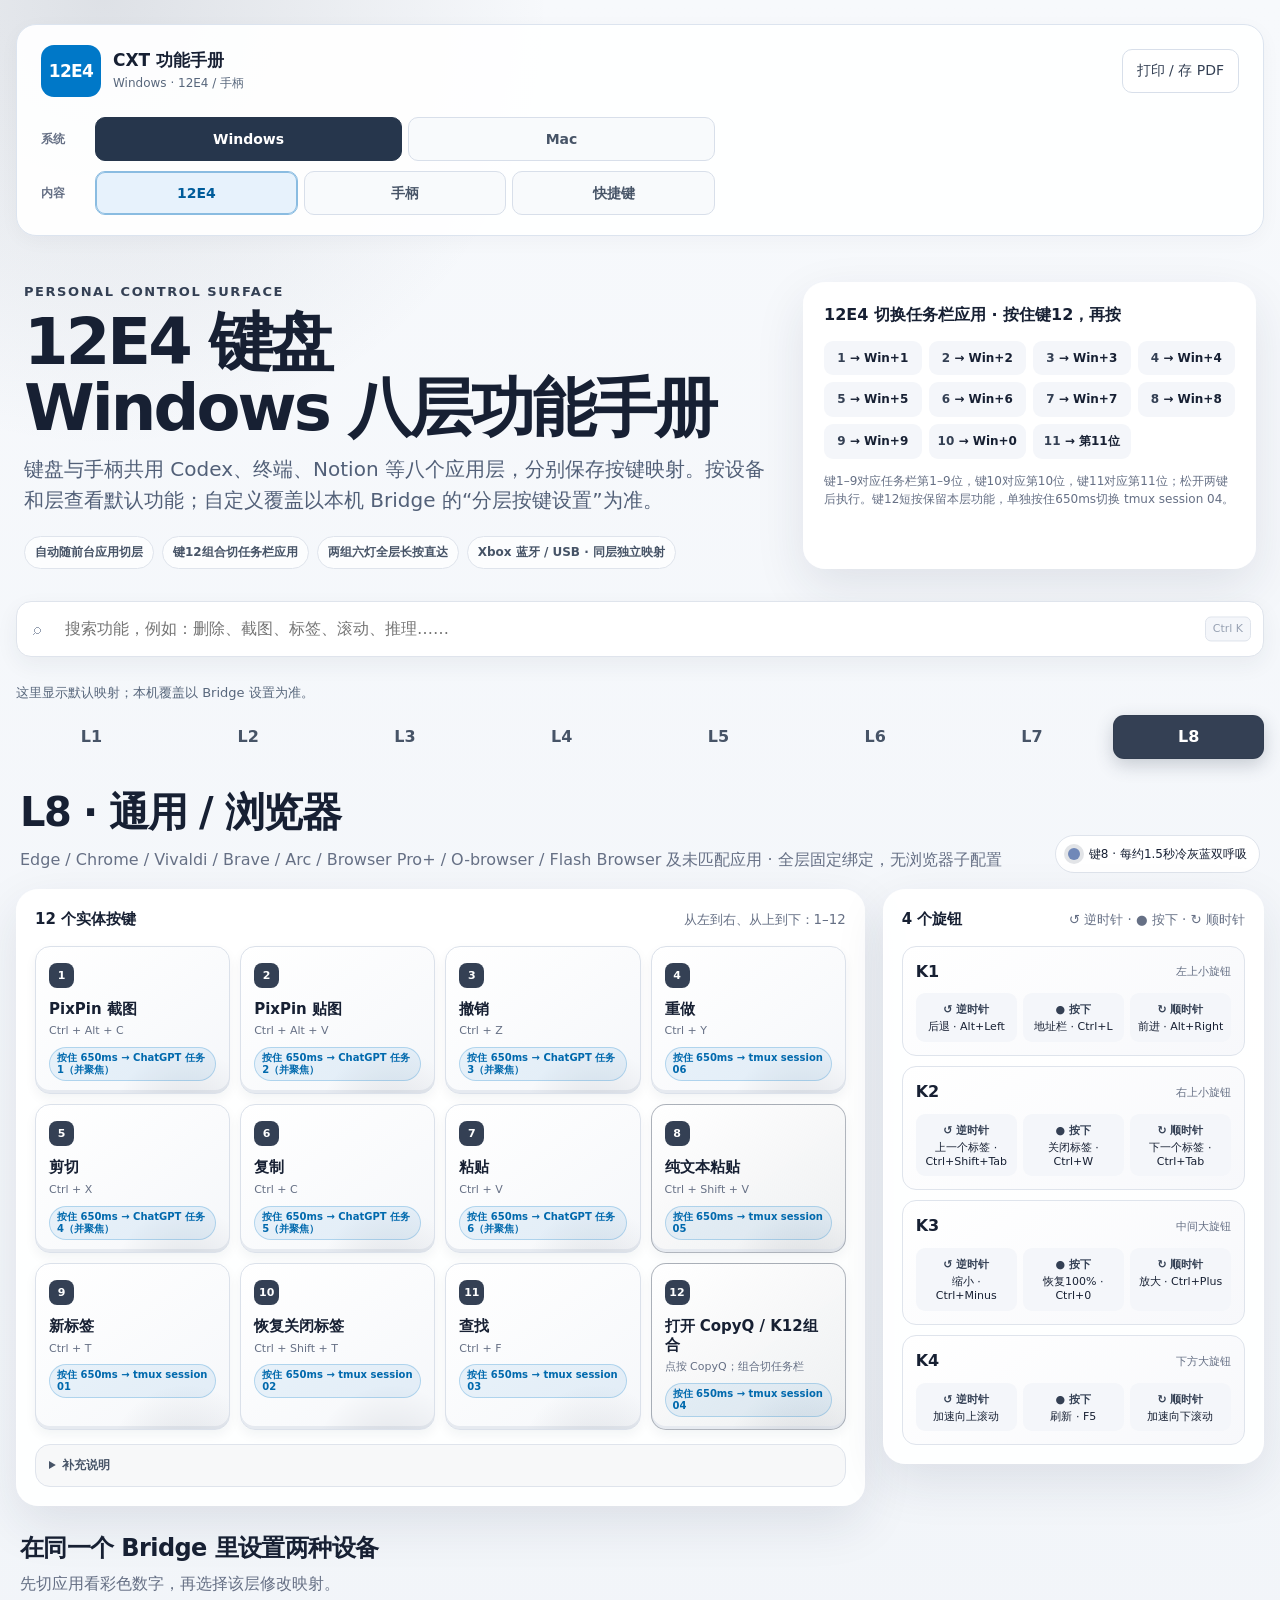
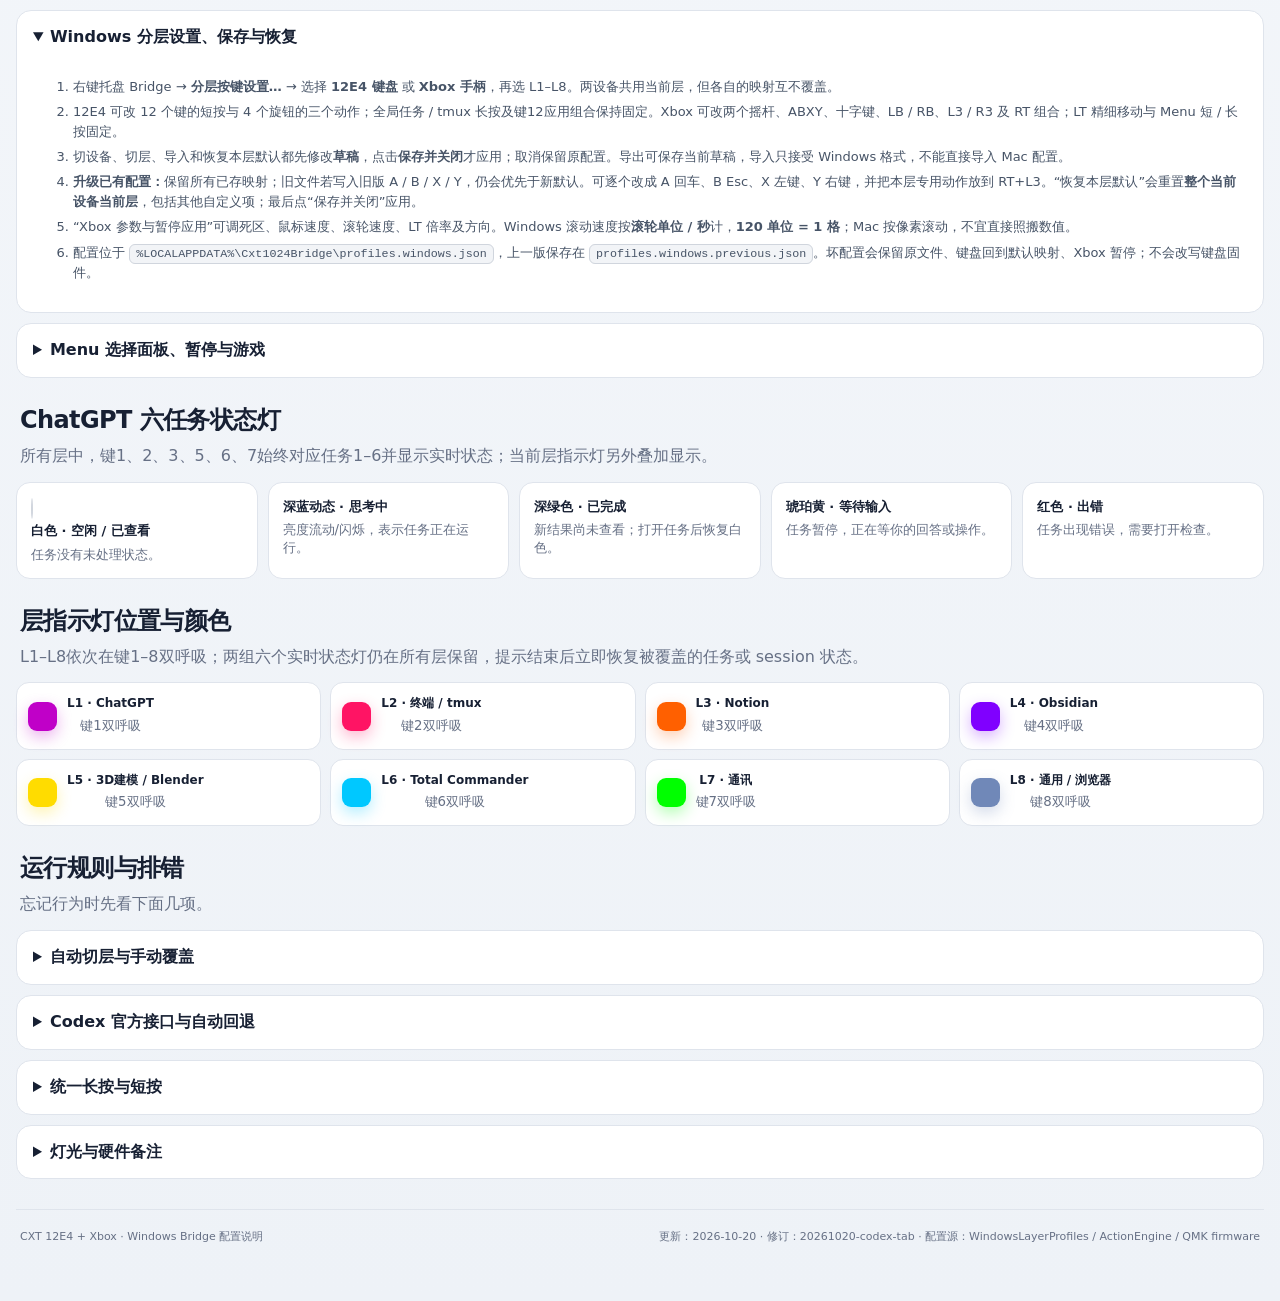
==== commit 14733745: "Organize manuals by Windows or Mac, then device or shortcuts" ====
--- a/docs/cxt12e4-manual/index.html
+++ b/docs/cxt12e4-manual/index.html
@@ -242,31 +242,22 @@
     .controller-note { color: var(--muted); font-size: 13px; line-height: 1.65; padding: 0 14px; }
     @media(max-width:700px) { .device-switch span { width:100%; margin:4px 0; } .xbox-table th,.xbox-table td { padding:11px 8px; font-size:12px; } .xbox-table th:first-child { width:25%; } }
   </style>
-<link rel="stylesheet" href="manual-navigation.css?v=20261019-shortcuts">
+<link rel="stylesheet" href="manual-navigation.css?v=20261022-platform-sections">
 </head>
-<body data-manual-page="windows">
+<body data-manual-page="windows" data-manual-root="./">
   <div class="shell">
-    <nav class="topbar" aria-label="层导航">
-      <div class="brand">
-        <span class="brand-mark">12E4</span>
-        <span><strong>CXT 功能手册</strong><small>12E4 · Xbox · 8 层</small></span>
-      </div>
-      <div class="layer-nav" id="layerNav"></div>
-      <div class="top-actions">
-        <button class="icon-button" id="printButton" title="打印或另存为 PDF" aria-label="打印">⌁</button>
-      </div>
-    </nav>
-    <nav class="platform-nav" aria-label="平台说明">
-      <a data-manual-page="windows" data-manual-base="./" href="./" aria-current="page">Windows 键盘 / 手柄</a>
-      <a id="otherPlatform" data-manual-page="mac" data-manual-base="mac/" href="mac/">Mac 键盘 / 手柄</a>
-      <a data-manual-page="tmux" data-manual-base="mac/tmux.html" href="mac/tmux.html">tmux / Karabiner</a>
-      <a data-manual-page="shortcuts" data-manual-base="mac/shortcuts.html" href="mac/shortcuts.html">快捷键总表</a>
-    </nav>
-
-    <header class="hero">
+    <header class="manual-header">
+  <div class="manual-heading"><div class="brand"><span class="brand-mark">12E4</span><span><strong>CXT 功能手册</strong><small>Windows · 12E4 / 手柄</small></span></div><button type="button" class="manual-print" id="printButton">打印 / 存 PDF</button></div>
+  <nav class="manual-selector" aria-label="手册导航">
+    <div class="manual-choice-row"><span class="manual-choice-label" id="platformLabel">系统</span><div class="platform-nav" role="group" aria-labelledby="platformLabel"><a data-manual-platform="windows" href="./index.html" aria-current="true">Windows</a><a id="otherPlatform" data-manual-platform="mac" href="./mac/index.html">Mac</a></div></div>
+    <div class="manual-choice-row"><span class="manual-choice-label" id="sectionLabel">内容</span><div class="section-nav" role="group" aria-labelledby="sectionLabel"><a data-manual-section="keyboard" href="index.html?device=keyboard" aria-current="true">12E4</a><a data-manual-section="xbox" href="index.html?device=xbox">手柄</a><a data-manual-section="shortcuts" href="shortcuts.html">快捷键</a></div></div>
+  </nav>
+</header>
+
+    <header class="hero device-hero">
       <div>
         <div class="eyebrow">Personal Control Surface</div>
-        <h1>12E4 + Xbox<br>Windows 八层功能手册</h1>
+        <h1><span class="keyboard-only">12E4 键盘</span><span class="xbox-only">Xbox 手柄</span><br>Windows 八层功能手册</h1>
         <p class="lead">键盘与手柄共用 Codex、终端、Notion 等八个应用层，分别保存按键映射。按设备和层查看默认功能；自定义覆盖以本机 Bridge 的“分层按键设置”为准。</p>
         <div class="hero-tags">
           <span class="tag">自动随前台应用切层</span>
@@ -275,7 +266,7 @@
           <span class="tag">Xbox 蓝牙 / USB · 同层独立映射</span>
         </div>
       </div>
-      <aside class="quick-card">
+      <aside class="quick-card keyboard-only">
         <h2>12E4 切换任务栏应用 · 按住键12，再按</h2>
         <div class="chord">
           <span><b>1</b> → Win+1</span><span><b>2</b> → Win+2</span><span><b>3</b> → Win+3</span><span><b>4</b> → Win+4</span>
@@ -294,11 +285,8 @@
     </div>
 
     <section id="layerSection" aria-label="当前设备与应用层">
-      <div class="device-switch" role="group" aria-label="选择设备">
-        <button type="button" data-device="keyboard" aria-pressed="true">12E4 键盘</button>
-        <button type="button" data-device="xbox" aria-pressed="false">Xbox 手柄</button>
-        <span>这里显示默认映射；本机覆盖以 Bridge 设置为准。</span>
-      </div>
+      <p class="mapping-note">这里显示默认映射；本机覆盖以 Bridge 设置为准。</p>
+      <div class="layer-nav manual-layers" id="layerNav" role="group" aria-label="选择应用层"></div>
       <div class="layer-heading">
         <div><h2 id="layerTitle"></h2><p id="layerApps"></p></div>
         <div class="indicator-pill"><span class="dot" id="indicatorDot"></span><span id="indicatorText"></span></div>
@@ -346,7 +334,7 @@
       </ul></div></details>
     </section>
 
-    <section class="section" id="controllerCheck">
+    <section class="section xbox-only" id="controllerCheck">
       <div class="section-header"><h2>Windows 实测 · 按顺序确认</h2><p>Windows 版本已有编译和纯状态回归；原生 Windows 运行、蓝牙设备与各应用操作尚待实机验收。</p></div>
       <details open><summary>先确认连接，再测鼠标与分层</summary><div class="detail-body"><ol>
         <li><strong>连接与回中：</strong>在 Windows 蓝牙设置中连接 Xbox 手柄，按 Xbox 键唤醒；松开所有按钮、扳机和摇杆。托盘菜单应显示 Xbox 已连接。若显示暂停，先在普通应用中从托盘恢复。</li>
@@ -359,7 +347,7 @@
       </ol></div></details>
     </section>
 
-    <section class="section">
+    <section class="section keyboard-only">
       <div class="section-header"><h2>ChatGPT 六任务状态灯</h2><p>所有层中，键1、2、3、5、6、7始终对应任务1–6并显示实时状态；当前层指示灯另外叠加显示。</p></div>
       <div class="status-grid">
         <div class="status" style="--status:#ffffff"><span class="status-light" style="border:1px solid #d0d5dd"></span><strong>白色 · 空闲 / 已查看</strong><small>任务没有未处理状态。</small></div>
@@ -370,7 +358,7 @@
       </div>
     </section>
 
-    <section class="section">
+    <section class="section keyboard-only">
       <div class="section-header"><h2>层指示灯位置与颜色</h2><p>L1–L8依次在键1–8双呼吸；两组六个实时状态灯仍在所有层保留，提示结束后立即恢复被覆盖的任务或 session 状态。</p></div>
       <div class="layer-map" id="layerMap"></div>
     </section>
@@ -380,7 +368,7 @@
       <details>
         <summary>自动切层与手动覆盖</summary>
         <div class="detail-body"><ul>
-          <li>托盘“使用说明（Windows / Mac）”打开此域名下的 Windows 手册，可从顶部切换到 Mac；“快捷键总表”打开 <a href="https://cxt12e4.11166666.xyz/">新域名首页</a>。下载源码中的 <code>docs/cxt12e4-manual/index.html</code> 也可直接在浏览器离线打开。快捷键总表记录维护者的 Mac 配置，不是 Windows Bridge 的默认键位。</li>
+          <li>托盘“使用说明（Windows / Mac）”打开此域名下的 Windows 手册，可从顶部切换到 Mac；“快捷键总表”打开 <a href="shortcuts.html">Windows 快捷键</a>。下载源码中的 <code>docs/cxt12e4-manual/index.html</code> 也可直接在浏览器离线打开。顶部先选系统，再选 12E4、手柄或快捷键；Mac 的个人多屏配置单独放在 Mac 下。</li>
           <li>Bridge 根据前台进程自动选择专用层；L5“3D建模 / Blender”只精确匹配 <code>blender.exe</code>。浏览器和未匹配应用统一进入 L8“通用 / 浏览器”，全层固定绑定，没有浏览器子配置。用户只看到L1–L8，内部索引0和手册 <code>?layer=0</code> 仍兼容显示L8。</li>
           <li>新电脑不能只插键盘：从 <a href="https://github.com/zhangyu0806/CXT12E4-Bridge">项目仓库</a>取得默认 main 分支源码后运行 <code>install\windows-home\Install-Cxt12E4Bridge.ps1</code>。安装器先本机编译和自测，再备份旧版、安装用户级 Bridge、设置开机启动并验证唯一进程；使用tmux与Agent状态灯时增加 <code>-InstallWslIntegrations</code>。它不刷固件，也不携带凭据或当前电脑的私人配置。</li>
           <li>Windows Terminal 自动进入 L2，但程序无法判断当前标签是否真的在运行 tmux；必要时可手动切层。</li>
@@ -436,7 +424,7 @@
     </footer>
   </div>
 
-  <script src="manual-navigation.js?v=20261022-domain"></script>
+  <script src="manual-navigation.js?v=20261022-platform-sections"></script>
 <script>
     const layers = [
       {
@@ -1483,9 +1471,9 @@
     const layerHelp = document.getElementById('layerHelp');
     const layerMap = document.getElementById('layerMap');
 
-    document.querySelectorAll('[data-device]').forEach(button => button.addEventListener('click', () => {
-      currentDevice = button.dataset.device; showLayer(current);
-    }));
+    window.ManualNavigation.onDeviceChange(device => {
+      currentDevice = device; showLayer(current);
+    });
 
     const orderedLayers = [...layers].sort((left, right) => left.n - right.n);
     orderedLayers.forEach(layer => {
@@ -1558,7 +1546,7 @@
 
       document.getElementById('keyboardWorkspace').hidden = currentDevice !== 'keyboard';
       document.getElementById('xboxPanel').hidden = currentDevice !== 'xbox';
-      document.querySelectorAll('[data-device]').forEach(button => button.setAttribute('aria-pressed', String(button.dataset.device === currentDevice)));
+
       const xboxMappings = document.getElementById('xboxMappings');
       xboxMappings.replaceChildren();
       xboxProfiles[String(number)].forEach(mapping => {
--- a/docs/cxt12e4-manual/manual-navigation.css
+++ b/docs/cxt12e4-manual/manual-navigation.css
@@ -1,68 +1,63 @@
-/* Shared navigation for Windows, Mac and the tmux guide. */
-.platform-nav {
-  display: flex;
-  flex-wrap: wrap;
-  align-items: stretch;
-  gap: 8px;
-  margin: 16px 0 0;
+/* Shared platform-first navigation, including offline manuals. */
+.manual-header {
+  padding: 20px 24px;
+  border: 1px solid #dce4ef;
+  border-radius: 20px;
+  background: rgba(255, 255, 255, .94);
+  box-shadow: 0 5px 20px rgba(23, 32, 51, .035);
 }
-.platform-nav a {
-  display: inline-flex;
-  align-items: center;
-  justify-content: center;
-  min-height: 44px;
-  padding: 10px 18px;
-  border: 1px solid #d8dfea;
-  border-radius: 999px;
-  background: rgba(255, 255, 255, .9);
-  color: #475467;
-  font-size: 14px;
-  line-height: 1.45;
-  font-weight: 700;
-  text-align: center;
-  text-decoration: none;
-  transition: background-color .15s, border-color .15s;
+.manual-heading { display: flex; align-items: center; justify-content: space-between; gap: 16px; margin-bottom: 20px; }
+.manual-header .brand { min-width: 0; gap: 12px; }
+.manual-header .brand-mark { display: grid; place-items: center; width: 60px; height: 52px; padding: 0; flex-shrink: 0; border-radius: 13px; background: #0078c8; color: #fff; font-size: 17px; font-weight: 800; box-shadow: none; }
+.manual-header .brand strong { font-size: 17px; line-height: 1.4; }
+.manual-header .brand small { font-size: 12px; line-height: 1.6; margin-top: 2px; color: #58677c; }
+.manual-print { flex-shrink: 0; border: 1px solid #d8dfea; border-radius: 10px; min-height: 44px; padding: 8px 14px; background: #fff; color: #344054; font: inherit; font-size: 14px; cursor: pointer; white-space: nowrap; }
+.manual-print:hover { background: #f4f7fb; }
+.manual-selector { display: grid; gap: 10px; }
+.manual-choice-row { display: grid; grid-template-columns: 42px minmax(0, 1fr); align-items: center; gap: 12px; }
+.manual-choice-label { font-size: 12px; font-weight: 650; color: #667085; }
+.platform-nav, .section-nav { display: grid; gap: 6px; margin: 0; max-width: 620px; }
+.platform-nav { grid-template-columns: repeat(2, minmax(0, 1fr)); }
+.section-nav { grid-template-columns: repeat(3, minmax(0, 1fr)); }
+.platform-nav a, .section-nav a { display: flex; align-items: center; justify-content: center; min-width: 0; min-height: 44px; padding: 8px 16px; border: 1px solid #d8dfea; border-radius: 10px; background: #f8fafc; color: #475467; font-size: 14px; line-height: 1.45; font-weight: 700; text-align: center; text-decoration: none; transition: background-color .15s, border-color .15s; }
+.platform-nav a:hover, .section-nav a:hover { background: #edf2f8; border-color: #98a2b3; }
+.platform-nav a[aria-current="true"] { background: #26364c; border-color: #26364c; color: #fff; }
+.section-nav a[aria-current="true"] { background: #e7f2fc; border-color: #8abce1; color: #005c9a; box-shadow: inset 0 0 0 1px #8abce1; }
+:is(a, button, summary):focus-visible { outline: 3px solid #175cd3; outline-offset: 3px; }
+.manual-subnav { font-size: 14px; margin: 20px 4px 0; }
+.mapping-note { color: #58677c; font-size: 13px; margin: 0 0 12px; }
+.layer-nav.manual-layers { display: grid; grid-template-columns: repeat(8, minmax(0, 1fr)); gap: 6px; padding: 0; margin: 0 0 22px; overflow: visible; }
+.manual-layers .layer-tab { min-width: 0; min-height: 44px; padding: 8px 4px; text-align: center; }
+.layer-tab { text-decoration: none; }
+.layer-tab.active, .key.special .key-number { color: var(--accent-ink, #fff); }
+.eyebrow, .chord b, .result-layer, .encoder-action b, .note-icon,
+.xbox-table tbody th, .icon-button:hover, .detail-body a { color: var(--accent-text, #344054); }
+#layerSection { scroll-margin-top: 24px; }
+body[data-manual-device="keyboard"] .xbox-only,
+body[data-manual-device="xbox"] .keyboard-only { display: none !important; }
+body[data-manual-device="xbox"] .device-hero { grid-template-columns: 1fr; }
+@media (max-width: 560px) {
+  .manual-header { padding: 16px 12px; border-radius: 16px; }
+  .manual-heading { gap: 8px; margin-bottom: 16px; }
+  .manual-header .brand { gap: 8px; }
+  .manual-header .brand-mark { width: 45px; height: 44px; font-size: 14px; border-radius: 10px; }
+  .manual-header .brand strong { font-size: 14px; }
+  .manual-header .brand small { font-size: 11px; }
+  .manual-print { font-size: 12px; padding: 7px 9px; }
+  .manual-choice-row { grid-template-columns: 28px minmax(0, 1fr); gap: 8px; }
+  .platform-nav a, .section-nav a { padding: 8px 5px; font-size: 13px; }
+  .layer-nav.manual-layers { gap: 3px; }
 }
-.platform-nav a:hover { background: #eef2f6; border-color: #98a2b3; }
-.platform-nav a[aria-current="page"] {
-  background: #344054;
-  border-color: #344054;
-  color: #fff;
-  box-shadow: 0 2px 5px rgba(23, 32, 51, .12);
-}
-:is(a, button, summary):focus-visible {
-  outline: 3px solid #175cd3;
-  outline-offset: 3px;
-}
-.layer-tab { text-decoration: none; }
-.layer-tab.active, .device-switch button[aria-pressed="true"], .key.special .key-number {
-  color: var(--accent-ink, #fff);
-}
-.eyebrow, .chord b, .result-layer, .encoder-action b, .note-icon,
-.xbox-table tbody th, .icon-button:hover, .detail-body a {
-  color: var(--accent-text, #344054);
-}
-#layerSection { scroll-margin-top: 110px; }
-.topbar { min-height: 74px; }
-.layer-nav { min-width: 0; min-height: 44px; }
-@media (max-width: 960px) {
-  .topbar { display: grid; grid-template-columns: minmax(0, 1fr) auto; gap: 8px 12px; }
-  .brand { grid-column: 1; grid-row: 1; min-width: 0; }
-  .top-actions { display: flex; grid-column: 2; grid-row: 1; }
-  .layer-nav { grid-column: 1 / -1; grid-row: 2; display: grid; grid-template-columns: repeat(8, minmax(0, 1fr)); gap: 3px; width: 100%; overflow: visible; }
-  .layer-tab { min-width: 0; min-height: 40px; padding: 8px 2px; text-align: center; }
-  body[data-manual-page="tmux"] .layer-nav { display: flex; }
-  body[data-manual-page="tmux"] .layer-tab { padding-inline: 12px; }
-  #layerSection { scroll-margin-top: 145px; }
-}
-@media (max-width: 520px) {
-  .platform-nav { display: grid; grid-template-columns: repeat(2, minmax(0, 1fr)); }
-  .platform-nav a { padding: 10px 8px; font-size: 12px; }
-  .platform-nav a:last-child:nth-child(odd) { grid-column: 1 / -1; }
-  .device-switch button { min-height: 44px; }
+@media (max-width: 360px) {
+  .manual-heading { flex-wrap: wrap; }
+  .manual-print { margin-left: auto; }
 }
 @media (prefers-reduced-motion: reduce) {
   html { scroll-behavior: auto; }
-  .platform-nav a { transition: none; }
+  .platform-nav a, .section-nav a { transition: none; }
 }
-@media print { .platform-nav, .device-switch { display: none !important; } }
+@media print {
+  .manual-selector, .manual-print, .manual-subnav, .manual-layers { display: none !important; }
+  .manual-header { border: 0; box-shadow: none; padding: 0; margin-bottom: 12px; }
+  .manual-heading { margin: 0; }
+}
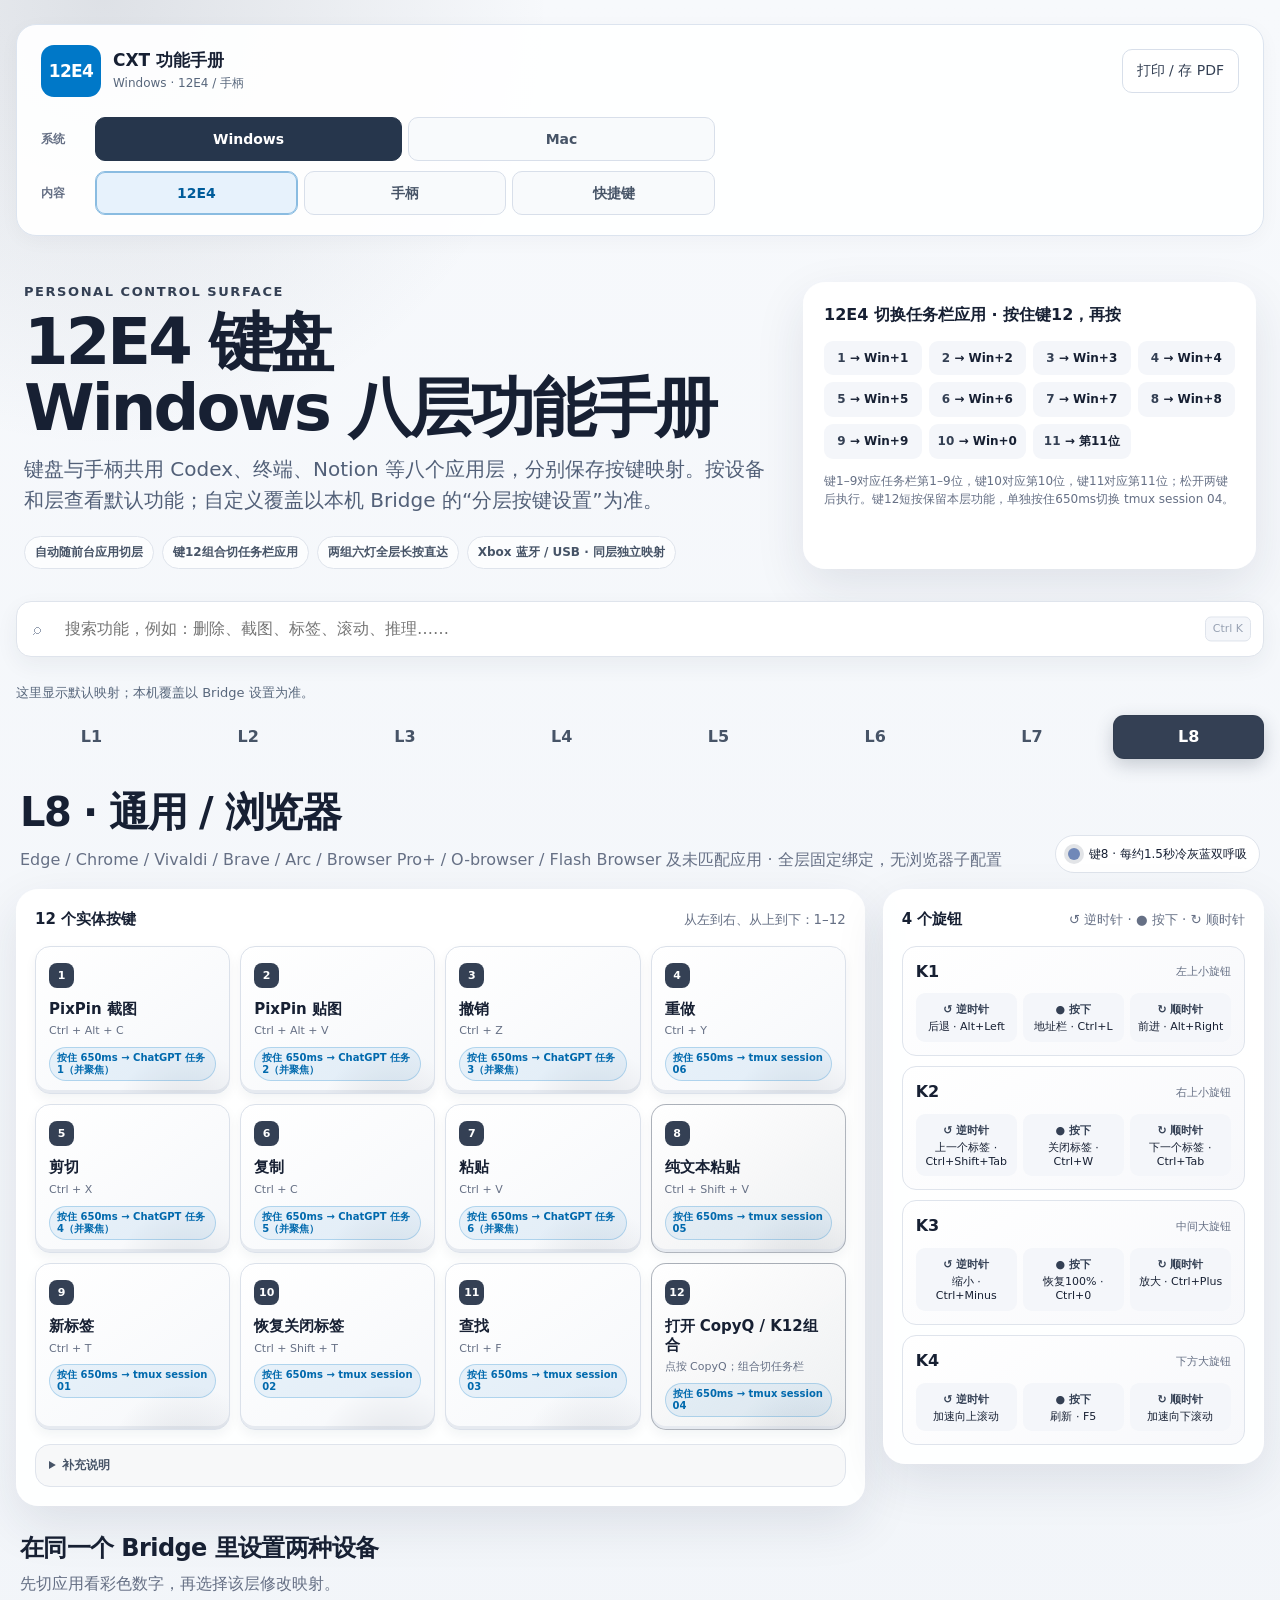
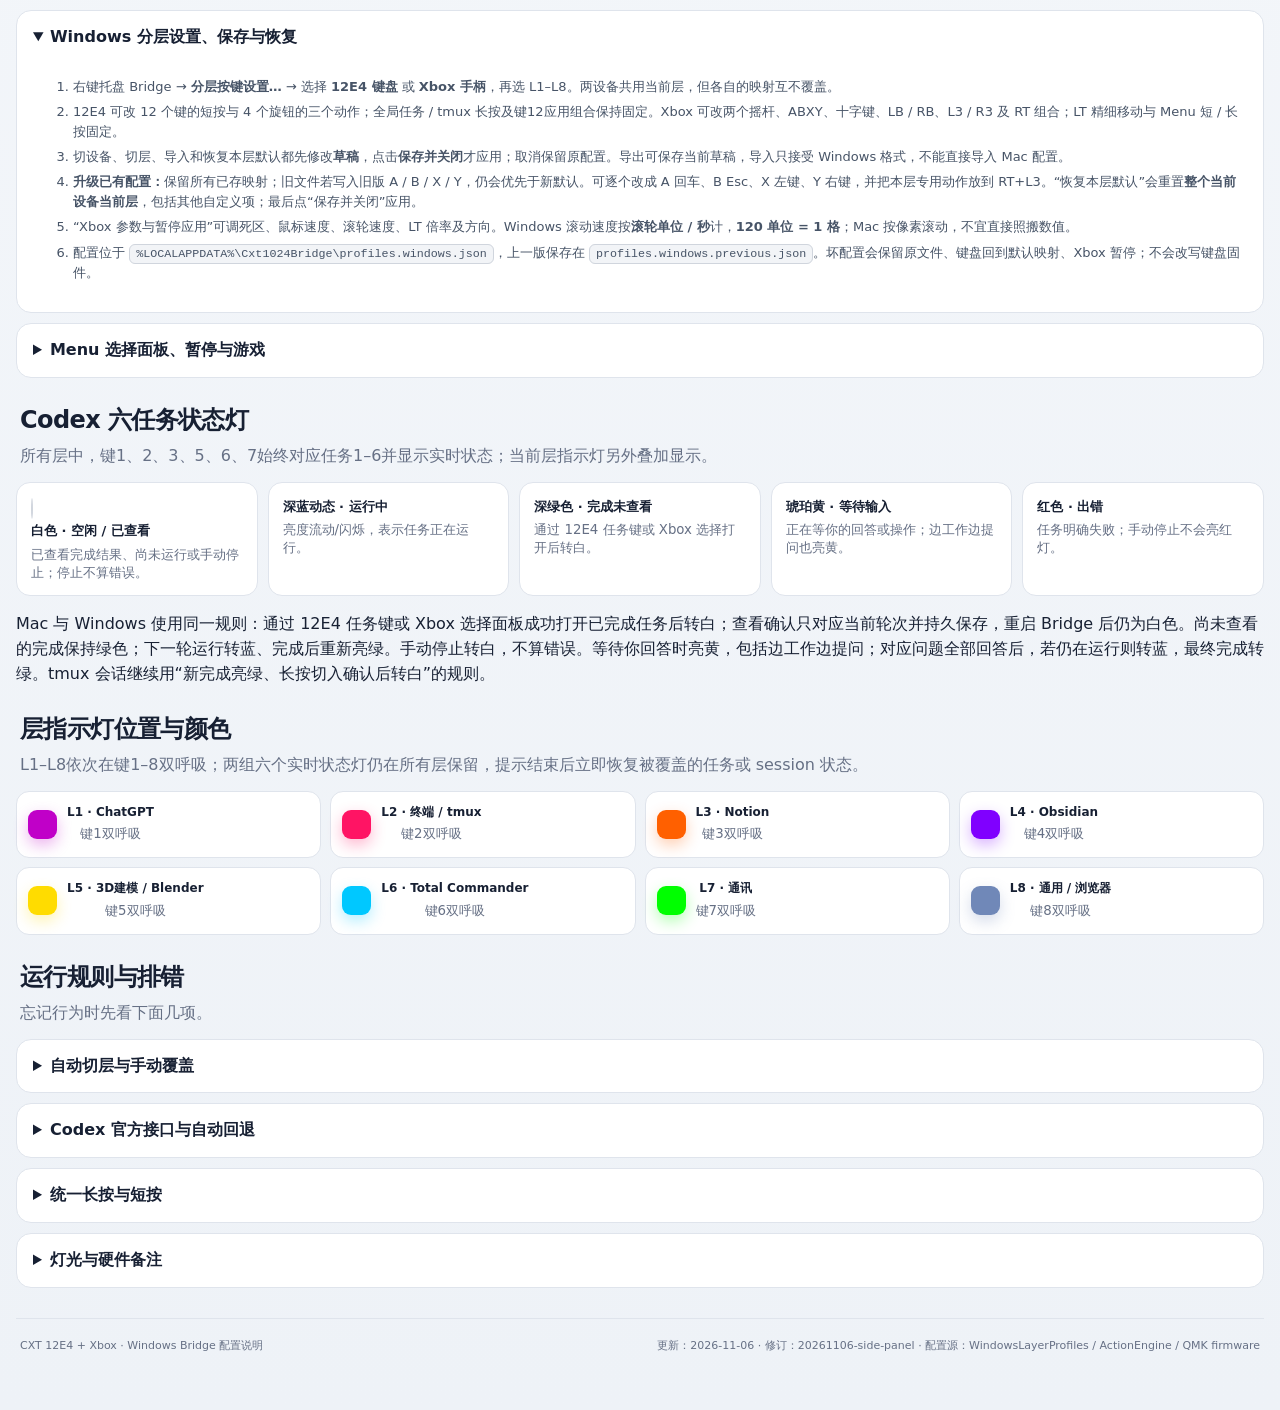
==== commit 79f543dc: "Sync the established Windows task-state and completion acknowledgement fixes" ====
--- a/docs/cxt12e4-manual/index.html
+++ b/docs/cxt12e4-manual/index.html
@@ -348,14 +348,15 @@
     </section>
 
     <section class="section keyboard-only">
-      <div class="section-header"><h2>ChatGPT 六任务状态灯</h2><p>所有层中，键1、2、3、5、6、7始终对应任务1–6并显示实时状态；当前层指示灯另外叠加显示。</p></div>
+      <div class="section-header"><h2>Codex 六任务状态灯</h2><p>所有层中，键1、2、3、5、6、7始终对应任务1–6并显示实时状态；当前层指示灯另外叠加显示。</p></div>
       <div class="status-grid">
-        <div class="status" style="--status:#ffffff"><span class="status-light" style="border:1px solid #d0d5dd"></span><strong>白色 · 空闲 / 已查看</strong><small>任务没有未处理状态。</small></div>
-        <div class="status thinking" style="--status:#0000ff"><span class="status-light"></span><strong>深蓝动态 · 思考中</strong><small>亮度流动/闪烁，表示任务正在运行。</small></div>
-        <div class="status" style="--status:#00b000"><span class="status-light"></span><strong>深绿色 · 已完成</strong><small>新结果尚未查看；打开任务后恢复白色。</small></div>
-        <div class="status" style="--status:#ffb000"><span class="status-light"></span><strong>琥珀黄 · 等待输入</strong><small>任务暂停，正在等你的回答或操作。</small></div>
-        <div class="status" style="--status:#ff0000"><span class="status-light"></span><strong>红色 · 出错</strong><small>任务出现错误，需要打开检查。</small></div>
+        <div class="status" style="--status:#ffffff"><span class="status-light" style="border:1px solid #d0d5dd"></span><strong>白色 · 空闲 / 已查看</strong><small>已查看完成结果、尚未运行或手动停止；停止不算错误。</small></div>
+        <div class="status thinking" style="--status:#0000ff"><span class="status-light"></span><strong>深蓝动态 · 运行中</strong><small>亮度流动/闪烁，表示任务正在运行。</small></div>
+        <div class="status" style="--status:#00b000"><span class="status-light"></span><strong>深绿色 · 完成未查看</strong><small>通过 12E4 任务键或 Xbox 选择打开后转白。</small></div>
+        <div class="status" style="--status:#ffb000"><span class="status-light"></span><strong>琥珀黄 · 等待输入</strong><small>正在等你的回答或操作；边工作边提问也亮黄。</small></div>
+        <div class="status" style="--status:#ff0000"><span class="status-light"></span><strong>红色 · 出错</strong><small>任务明确失败；手动停止不会亮红灯。</small></div>
       </div>
+      <p>Mac 与 Windows 使用同一规则：通过 12E4 任务键或 Xbox 选择面板成功打开已完成任务后转白；查看确认只对应当前轮次并持久保存，重启 Bridge 后仍为白色。尚未查看的完成保持绿色；下一轮运行转蓝、完成后重新亮绿。手动停止转白，不算错误。等待你回答时亮黄，包括边工作边提问；对应问题全部回答后，若仍在运行则转蓝，最终完成转绿。tmux 会话继续用“新完成亮绿、长按切入确认后转白”的规则。</p>
     </section>
 
     <section class="section keyboard-only">
@@ -385,6 +386,7 @@
           <li>Bridge 优先通过官方 Codex App Server 的稳定 <code>stdio</code> JSONL 接口调用 <code>thread/list</code>，获取任务 ID、标题、顺序与 rollout 路径。</li>
           <li>本机只读验证中，官方接口前12个线程与原本地目录 <strong>12/12 ID 一致</strong>；接口不可用时自动回退到只读本地目录，30秒后重试。</li>
           <li>ChatGPT 桌面应用使用另一 App Server 进程，独立连接会把桌面线程报告为 <code>notLoaded</code>，所以实时蓝/绿/黄/红任务灯继续读取双方共享的 rollout 事件日志。</li>
+          <li>本地 Codex 任务若在电脑关机或重启前仍记为运行、且没有结束事件，Bridge 会根据本机启动时间将这次中断恢复为白色；已有完成记录按是否已查看保持绿色或白色。Bridge 不凭运行时长判定完成。同一次开机期间若缺少结束记录，仍无法可靠确认任务是否已结束。</li>
           <li>任务聚焦、语音与界面工具仍使用深链、UI Automation 和现有快捷键；本阶段的官方接口接入严格只读，不会启动、恢复、分叉、中断或修改任务。</li>
           <li>诊断命令：<code>Cxt12E4Bridge.exe --codex-app-server-probe</code>。Codex CLI 不在默认目录时，可设置 <code>CXT_CODEX_PATH</code>。</li>
         </ul></div>
@@ -420,7 +422,7 @@
 
     <footer>
       <span>CXT 12E4 + Xbox · Windows Bridge 配置说明</span>
-      <span>更新：2026-10-20 · 修订：20261020-codex-tab · 配置源：WindowsLayerProfiles / ActionEngine / QMK firmware</span>
+      <span>更新：2026-11-06 · 修订：20261106-side-panel · 配置源：WindowsLayerProfiles / ActionEngine / QMK firmware</span>
     </footer>
   </div>
 
@@ -447,7 +449,7 @@
           ['显示 / 隐藏侧栏','切换左侧任务栏；长按切 tmux session 01'],['显示 / 隐藏侧面板','切换 Codex 右侧审阅面板；长按切 tmux session 02'],['Codex 内打开 ChatGPT','在 Codex 内置浏览器直接打开 ChatGPT 首页；长按切 tmux session 03'],['普通任务 / K12组合','Ctrl+Alt+O 新建独立聊天，不归属项目；长按切 tmux session 04；组合切任务栏']
         ],
         enc:[['K1 · 左上小旋钮','降低强度；Astra轻度再逆转进入Sol最高','Astra Ultra + Fast','提高强度；Sol最高再顺转进入Astra轻度'],['K2 · 右上小旋钮','上一个相邻任务','Astra 高 / High + 普通 / Standard','下一个相邻任务'],['K3 · 中间大旋钮','光标向前移动一词','聚焦输入框','光标向后移动一词'],['K4 · 下方大旋钮','对话加速向上滚动','跳到对话底部','对话加速向下滚动']],
-        notes:['键8第一次调用当前界面的“快速聊天 / Quick chat”；只有成功打开后，再按一次才发送 Esc 收起并复位，不再发送失效的 Ctrl+Shift+N。键9短按兼容当前“隐藏／显示侧边栏”和旧版中英文名称，并用左栏专用类名后备，不会误点右侧“侧边面板”；键10用 Ctrl+Alt+B 显示／隐藏右侧审阅面板。L1不再保留单键发送、停止或清空。','K1旋转沿 GPT-6 Sol 轻度→中→高→极高→最高→GPT-6 Astra 轻度→中→高→极高→最高连续切换，两端止步；手动选Ultra后首次旋转先回同模型最高。K1按下仍为Astra Ultra + Fast并处理完整访问权限，K2按下仍为Astra High + Standard。切换后核对准确模型与档位；不可用时停止并记日志。键12用 Ctrl+Alt+O 新建独立聊天，不继承当前项目。','Listary普通快捷键与“连续按两次Ctrl显示／隐藏Listary”是独立设置。旋钮以右Ctrl作为硬件标记，若Listary仍监听双Ctrl，快速旋转会误呼出；需在Listary快捷键设置中单独关闭这个双Ctrl开关。']
+        notes:['键8第一次调用当前界面的“快速聊天 / Quick chat”；只有成功打开后，再按一次才发送 Esc 收起并复位，不再发送失效的 Ctrl+Shift+N。键9短按兼容当前“隐藏／显示侧边栏”和旧版中英文名称，并用左栏专用类名后备，不会误点右侧“侧边面板”；键10直接调用本次按键所在 Codex 窗口的“显示/隐藏侧边面板”按钮，兼容简体、繁体和英文；不再发送可能被贴图软件截获的 Ctrl+Alt+B。窗口已切换、按钮缺失或识别不唯一时停止并记日志；Xbox 的 RT+方向右共用此动作，键10长按仍切 tmux session 02。L1不再保留单键发送、停止或清空。','K1旋转沿 GPT-6 Sol 轻度→中→高→极高→最高→GPT-6 Astra 轻度→中→高→极高→最高连续切换，两端止步；手动选Ultra后首次旋转先回同模型最高。K1按下仍为Astra Ultra + Fast并处理完整访问权限，K2按下仍为Astra High + Standard。切换后核对准确模型与档位；不可用时停止并记日志。键12用 Ctrl+Alt+O 新建独立聊天，不继承当前项目。','Listary普通快捷键与“连续按两次Ctrl显示／隐藏Listary”是独立设置。旋钮以右Ctrl作为硬件标记，若Listary仍监听双Ctrl，快速旋转会误呼出；需在Listary快捷键设置中单独关闭这个双Ctrl开关。']
       },
       {
         n:2, name:'终端 / tmux', color:'#FF1464', rgb:'255,20,100', indicator:'键2 · 每约1.5秒粉色双呼吸', keyLight:2,
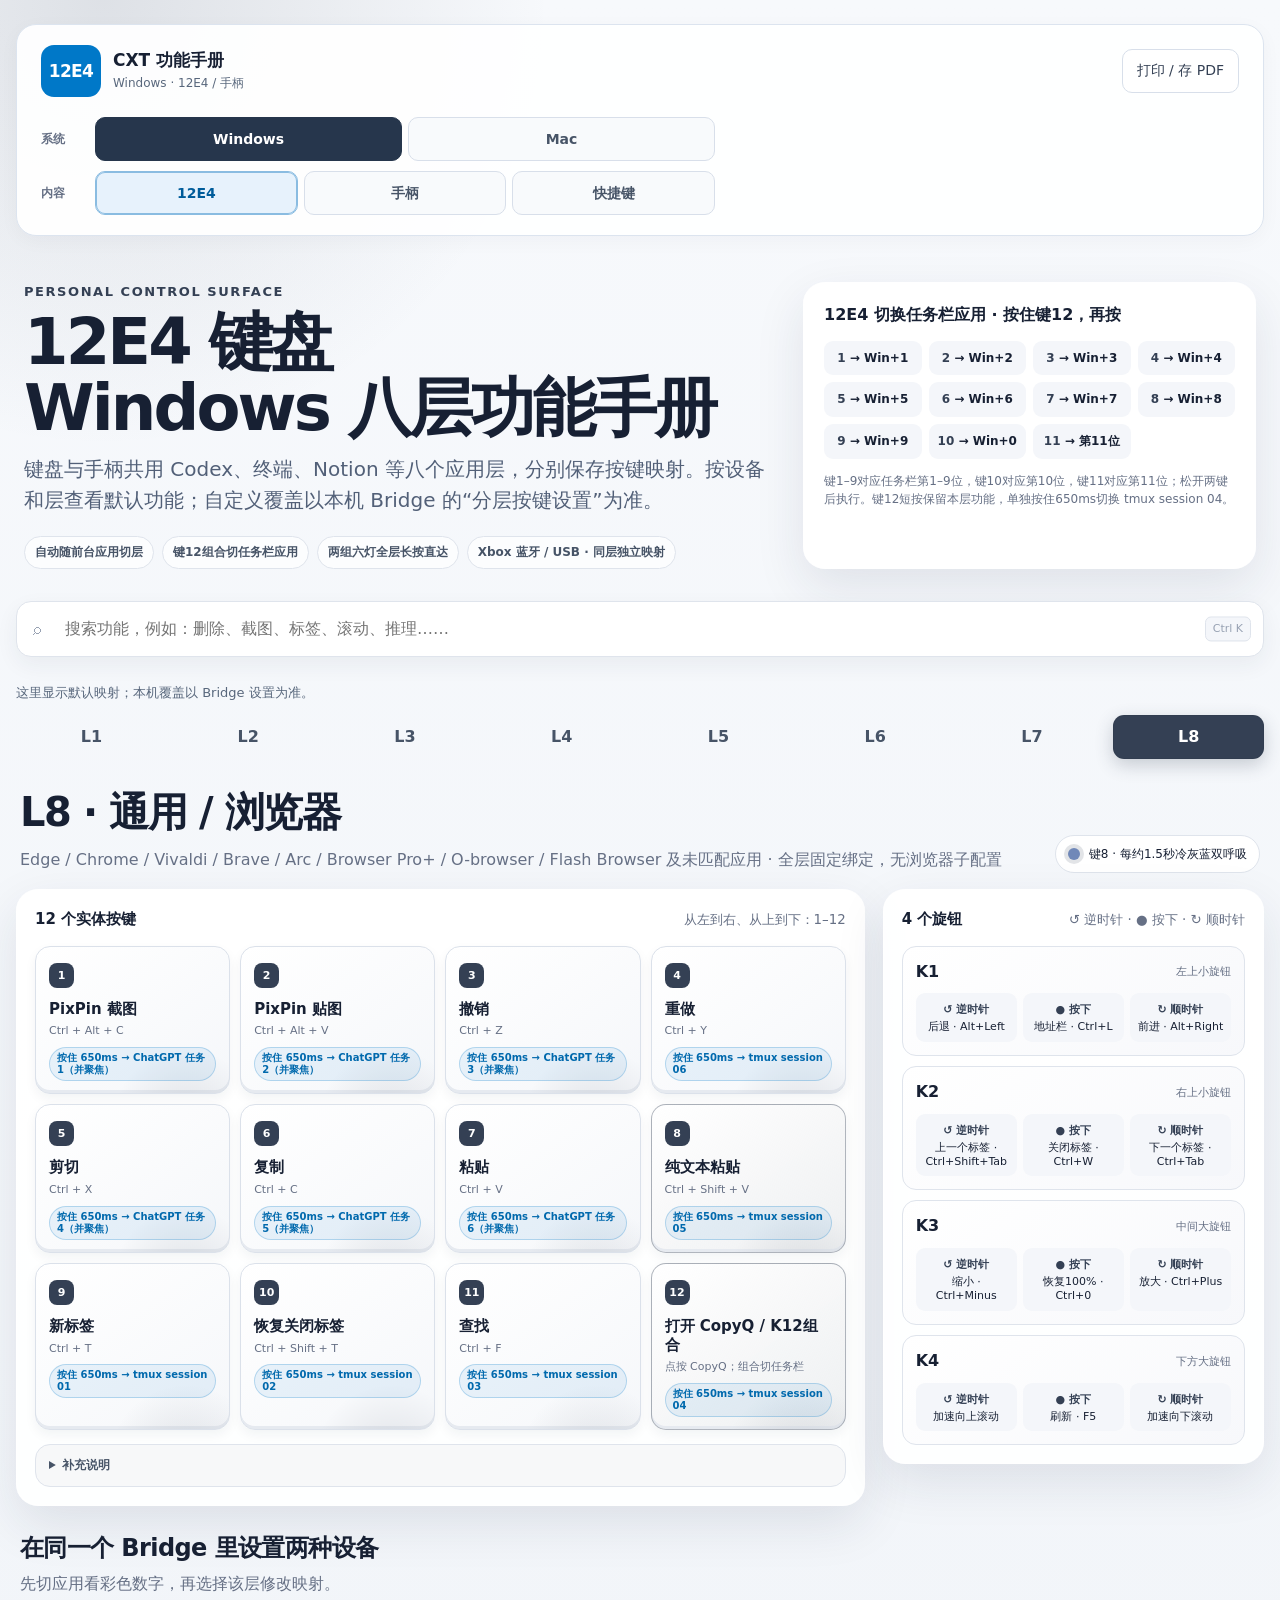
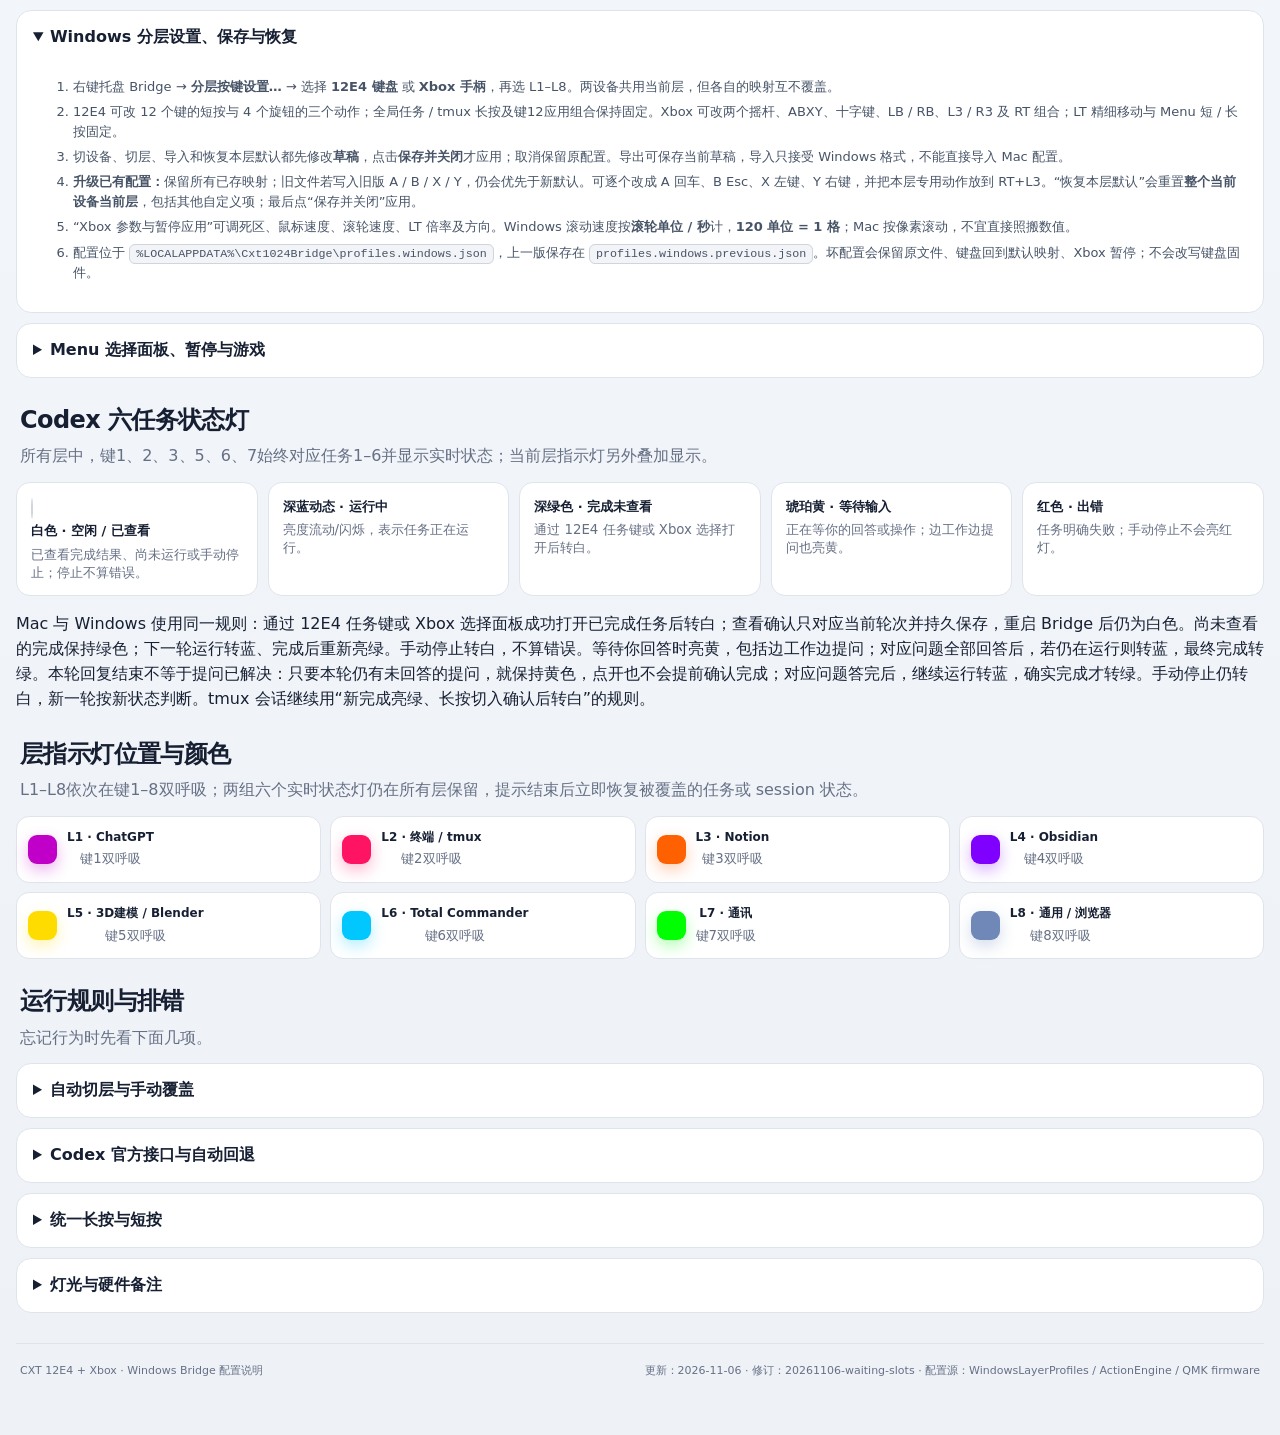
==== commit 50ffcfa0: "Sync task-state fixes and keep Mac task keys stable" ====
--- a/docs/cxt12e4-manual/index.html
+++ b/docs/cxt12e4-manual/index.html
@@ -356,7 +356,7 @@
         <div class="status" style="--status:#ffb000"><span class="status-light"></span><strong>琥珀黄 · 等待输入</strong><small>正在等你的回答或操作；边工作边提问也亮黄。</small></div>
         <div class="status" style="--status:#ff0000"><span class="status-light"></span><strong>红色 · 出错</strong><small>任务明确失败；手动停止不会亮红灯。</small></div>
       </div>
-      <p>Mac 与 Windows 使用同一规则：通过 12E4 任务键或 Xbox 选择面板成功打开已完成任务后转白；查看确认只对应当前轮次并持久保存，重启 Bridge 后仍为白色。尚未查看的完成保持绿色；下一轮运行转蓝、完成后重新亮绿。手动停止转白，不算错误。等待你回答时亮黄，包括边工作边提问；对应问题全部回答后，若仍在运行则转蓝，最终完成转绿。tmux 会话继续用“新完成亮绿、长按切入确认后转白”的规则。</p>
+      <p>Mac 与 Windows 使用同一规则：通过 12E4 任务键或 Xbox 选择面板成功打开已完成任务后转白；查看确认只对应当前轮次并持久保存，重启 Bridge 后仍为白色。尚未查看的完成保持绿色；下一轮运行转蓝、完成后重新亮绿。手动停止转白，不算错误。等待你回答时亮黄，包括边工作边提问；对应问题全部回答后，若仍在运行则转蓝，最终完成转绿。本轮回复结束不等于提问已解决：只要本轮仍有未回答的提问，就保持黄色，点开也不会提前确认完成；对应问题答完后，继续运行转蓝，确实完成才转绿。手动停止仍转白，新一轮按新状态判断。tmux 会话继续用“新完成亮绿、长按切入确认后转白”的规则。</p>
     </section>
 
     <section class="section keyboard-only">
@@ -422,7 +422,7 @@
 
     <footer>
       <span>CXT 12E4 + Xbox · Windows Bridge 配置说明</span>
-      <span>更新：2026-11-06 · 修订：20261106-side-panel · 配置源：WindowsLayerProfiles / ActionEngine / QMK firmware</span>
+      <span>更新：2026-11-06 · 修订：20261106-waiting-slots · 配置源：WindowsLayerProfiles / ActionEngine / QMK firmware</span>
     </footer>
   </div>
 
@@ -446,10 +446,10 @@
         keys:[
           ['任务 1','单击切换；350ms 内双击并聚焦'],['任务 2','单击切换；350ms 内双击并聚焦'],['任务 3','单击切换；350ms 内双击并聚焦'],['分叉任务','从当前最新回复创建聊天分支'],
           ['任务 4','单击切换；350ms 内双击并聚焦'],['任务 5','单击切换；350ms 内双击并聚焦'],['任务 6','单击切换；350ms 内双击并聚焦'],['快速聊天开 / 关','首次调用侧栏按钮，再按发送 Esc 收起'],
-          ['显示 / 隐藏侧栏','切换左侧任务栏；长按切 tmux session 01'],['显示 / 隐藏侧面板','切换 Codex 右侧审阅面板；长按切 tmux session 02'],['Codex 内打开 ChatGPT','在 Codex 内置浏览器直接打开 ChatGPT 首页；长按切 tmux session 03'],['普通任务 / K12组合','Ctrl+Alt+O 新建独立聊天，不归属项目；长按切 tmux session 04；组合切任务栏']
+          ['显示 / 隐藏侧栏','Ctrl+Shift+S 切换左侧任务栏；长按切 tmux session 01'],['显示 / 隐藏侧面板','Ctrl+Shift+B 显示或隐藏右侧分栏，完整视图恢复分栏；长按切 tmux session 02'],['Codex 内打开 ChatGPT','在 Codex 内置浏览器直接打开 ChatGPT 首页，保留聊天并在右侧分栏显示；长按切 tmux session 03'],['普通任务 / K12组合','Ctrl+Alt+O 新建独立聊天，不归属项目；长按切 tmux session 04；组合切任务栏']
         ],
         enc:[['K1 · 左上小旋钮','降低强度；Astra轻度再逆转进入Sol最高','Astra Ultra + Fast','提高强度；Sol最高再顺转进入Astra轻度'],['K2 · 右上小旋钮','上一个相邻任务','Astra 高 / High + 普通 / Standard','下一个相邻任务'],['K3 · 中间大旋钮','光标向前移动一词','聚焦输入框','光标向后移动一词'],['K4 · 下方大旋钮','对话加速向上滚动','跳到对话底部','对话加速向下滚动']],
-        notes:['键8第一次调用当前界面的“快速聊天 / Quick chat”；只有成功打开后，再按一次才发送 Esc 收起并复位，不再发送失效的 Ctrl+Shift+N。键9短按兼容当前“隐藏／显示侧边栏”和旧版中英文名称，并用左栏专用类名后备，不会误点右侧“侧边面板”；键10直接调用本次按键所在 Codex 窗口的“显示/隐藏侧边面板”按钮，兼容简体、繁体和英文；不再发送可能被贴图软件截获的 Ctrl+Alt+B。窗口已切换、按钮缺失或识别不唯一时停止并记日志；Xbox 的 RT+方向右共用此动作，键10长按仍切 tmux session 02。L1不再保留单键发送、停止或清空。','K1旋转沿 GPT-6 Sol 轻度→中→高→极高→最高→GPT-6 Astra 轻度→中→高→极高→最高连续切换，两端止步；手动选Ultra后首次旋转先回同模型最高。K1按下仍为Astra Ultra + Fast并处理完整访问权限，K2按下仍为Astra High + Standard。切换后核对准确模型与档位；不可用时停止并记日志。键12用 Ctrl+Alt+O 新建独立聊天，不继承当前项目。','Listary普通快捷键与“连续按两次Ctrl显示／隐藏Listary”是独立设置。旋钮以右Ctrl作为硬件标记，若Listary仍监听双Ctrl，快速旋转会误呼出；需在Listary快捷键设置中单独关闭这个双Ctrl开关。']
+        notes:['任务键使用后台刷新的稳定槽位，按下时不再查询整个任务目录；初次刷新前不按侧栏序号猜测任务。打开前仍读取目标状态，避免误确认新完成。键9用 Windows 原生 Ctrl+Shift+S；键10用 Ctrl+Shift+B 显示／隐藏右侧分栏，完整视图恢复分栏，不使用 Ctrl+Alt+B。只发往原前台 Codex 窗口；Xbox 的 RT+方向右共用键10动作。键11等待目标网页地址出现，再根据标题栏的明确状态恢复分栏；已分栏则保持，失焦、缺少按钮或超时会记日志。后台检查不阻塞任务键。自定义 Codex 快捷键后需保持一致。','键8第一次调用当前界面的“快速聊天 / Quick chat”；只有成功打开后，再按一次才发送 Esc 收起并复位。K1旋转沿 GPT-6 Sol 轻度→中→高→极高→最高→GPT-6 Astra 轻度→中→高→极高→最高连续切换，两端止步；手动选Ultra后首次旋转先回同模型最高。K1按下仍为Astra Ultra + Fast并处理完整访问权限，K2按下仍为Astra High + Standard。切换后核对准确模型与档位；不可用时停止并记日志。键12用 Ctrl+Alt+O 新建独立聊天，不继承当前项目。','Listary普通快捷键与“连续按两次Ctrl显示／隐藏Listary”是独立设置。旋钮以右Ctrl作为硬件标记，若Listary仍监听双Ctrl，快速旋转会误呼出；需在Listary快捷键设置中单独关闭这个双Ctrl开关。']
       },
       {
         n:2, name:'终端 / tmux', color:'#FF1464', rgb:'255,20,100', indicator:'键2 · 每约1.5秒粉色双呼吸', keyLight:2,
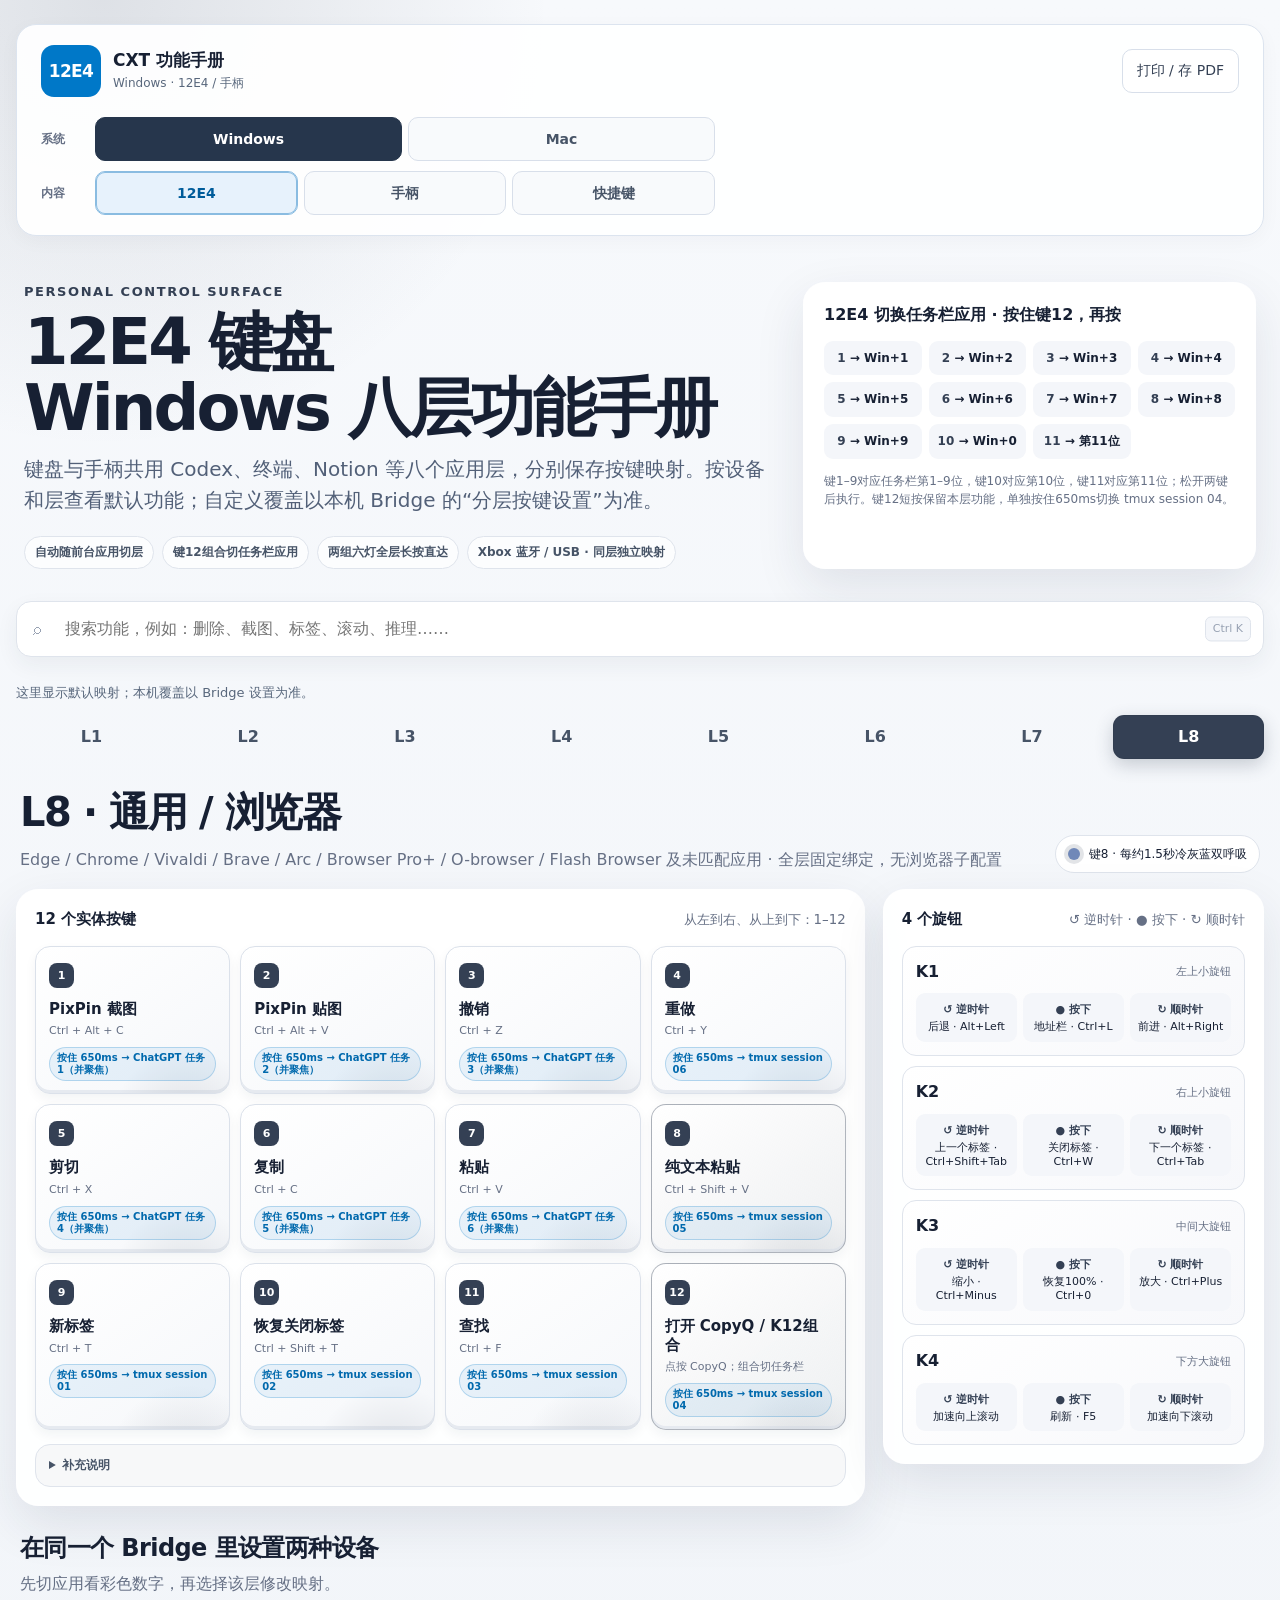
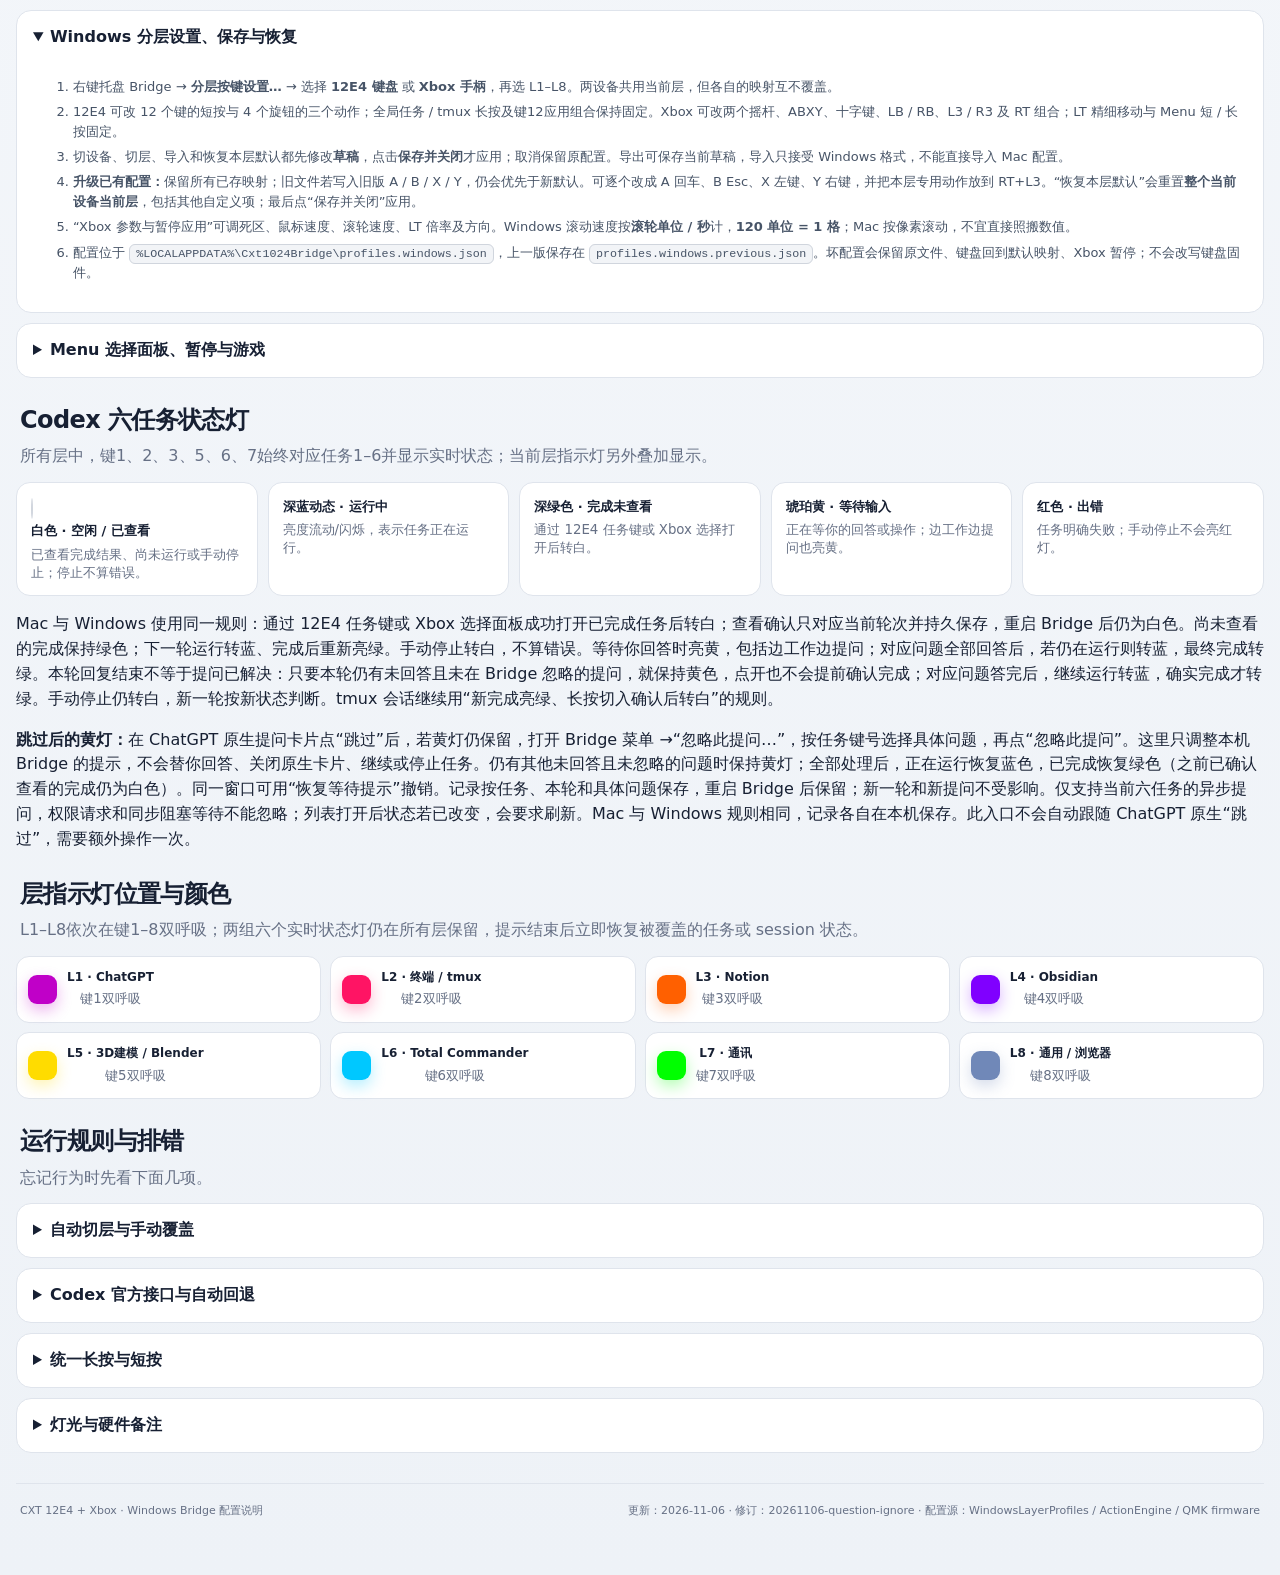
==== commit 7ea70849: "Add explicit per-question LED ignore and restore on Mac and Windows" ====
--- a/docs/cxt12e4-manual/index.html
+++ b/docs/cxt12e4-manual/index.html
@@ -356,7 +356,8 @@
         <div class="status" style="--status:#ffb000"><span class="status-light"></span><strong>琥珀黄 · 等待输入</strong><small>正在等你的回答或操作；边工作边提问也亮黄。</small></div>
         <div class="status" style="--status:#ff0000"><span class="status-light"></span><strong>红色 · 出错</strong><small>任务明确失败；手动停止不会亮红灯。</small></div>
       </div>
-      <p>Mac 与 Windows 使用同一规则：通过 12E4 任务键或 Xbox 选择面板成功打开已完成任务后转白；查看确认只对应当前轮次并持久保存，重启 Bridge 后仍为白色。尚未查看的完成保持绿色；下一轮运行转蓝、完成后重新亮绿。手动停止转白，不算错误。等待你回答时亮黄，包括边工作边提问；对应问题全部回答后，若仍在运行则转蓝，最终完成转绿。本轮回复结束不等于提问已解决：只要本轮仍有未回答的提问，就保持黄色，点开也不会提前确认完成；对应问题答完后，继续运行转蓝，确实完成才转绿。手动停止仍转白，新一轮按新状态判断。tmux 会话继续用“新完成亮绿、长按切入确认后转白”的规则。</p>
+      <p>Mac 与 Windows 使用同一规则：通过 12E4 任务键或 Xbox 选择面板成功打开已完成任务后转白；查看确认只对应当前轮次并持久保存，重启 Bridge 后仍为白色。尚未查看的完成保持绿色；下一轮运行转蓝、完成后重新亮绿。手动停止转白，不算错误。等待你回答时亮黄，包括边工作边提问；对应问题全部回答后，若仍在运行则转蓝，最终完成转绿。本轮回复结束不等于提问已解决：只要本轮仍有未回答且未在 Bridge 忽略的提问，就保持黄色，点开也不会提前确认完成；对应问题答完后，继续运行转蓝，确实完成才转绿。手动停止仍转白，新一轮按新状态判断。tmux 会话继续用“新完成亮绿、长按切入确认后转白”的规则。</p>
+      <p><strong>跳过后的黄灯：</strong>在 ChatGPT 原生提问卡片点“跳过”后，若黄灯仍保留，打开 Bridge 菜单 →“忽略此提问…”，按任务键号选择具体问题，再点“忽略此提问”。这里只调整本机 Bridge 的提示，不会替你回答、关闭原生卡片、继续或停止任务。仍有其他未回答且未忽略的问题时保持黄灯；全部处理后，正在运行恢复蓝色，已完成恢复绿色（之前已确认查看的完成仍为白色）。同一窗口可用“恢复等待提示”撤销。记录按任务、本轮和具体问题保存，重启 Bridge 后保留；新一轮和新提问不受影响。仅支持当前六任务的异步提问，权限请求和同步阻塞等待不能忽略；列表打开后状态若已改变，会要求刷新。Mac 与 Windows 规则相同，记录各自在本机保存。此入口不会自动跟随 ChatGPT 原生“跳过”，需要额外操作一次。</p>
     </section>
 
     <section class="section keyboard-only">
@@ -422,7 +423,7 @@
 
     <footer>
       <span>CXT 12E4 + Xbox · Windows Bridge 配置说明</span>
-      <span>更新：2026-11-06 · 修订：20261106-waiting-slots · 配置源：WindowsLayerProfiles / ActionEngine / QMK firmware</span>
+      <span>更新：2026-11-06 · 修订：20261106-question-ignore · 配置源：WindowsLayerProfiles / ActionEngine / QMK firmware</span>
     </footer>
   </div>
 
